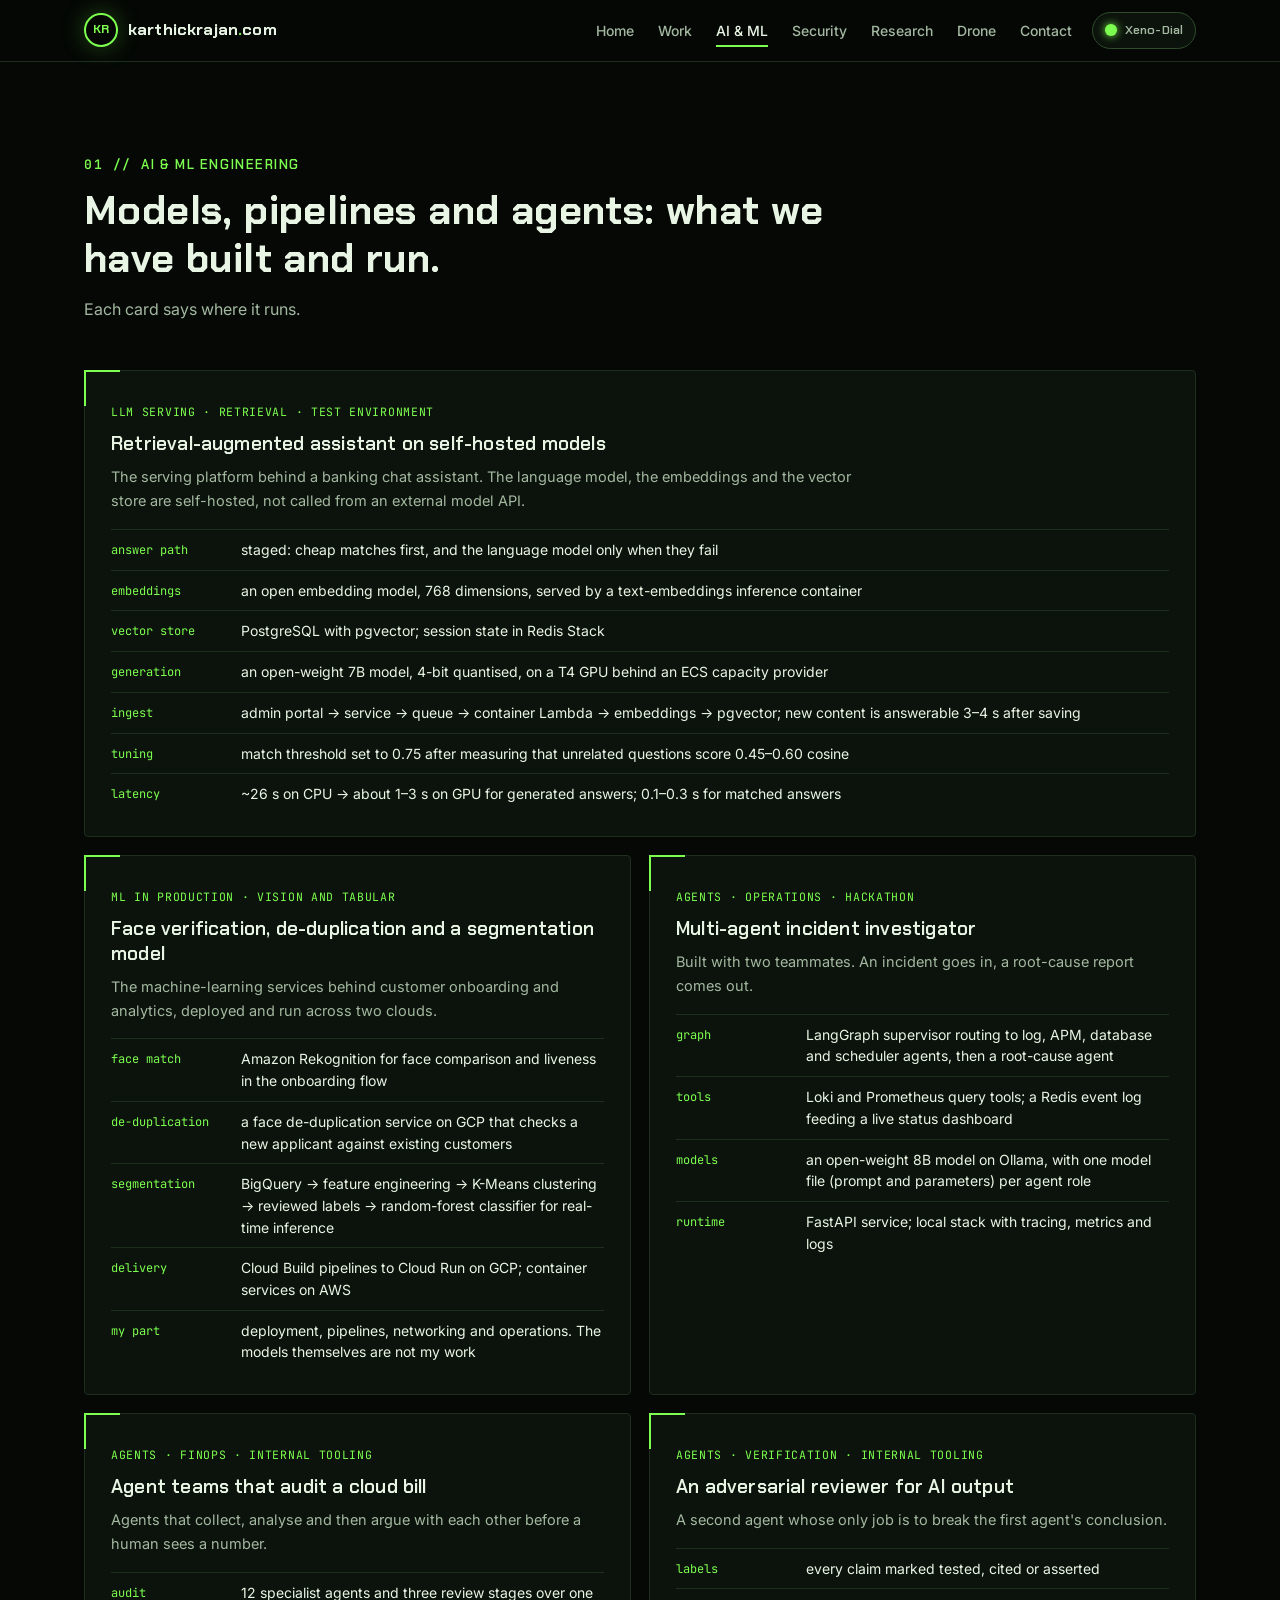
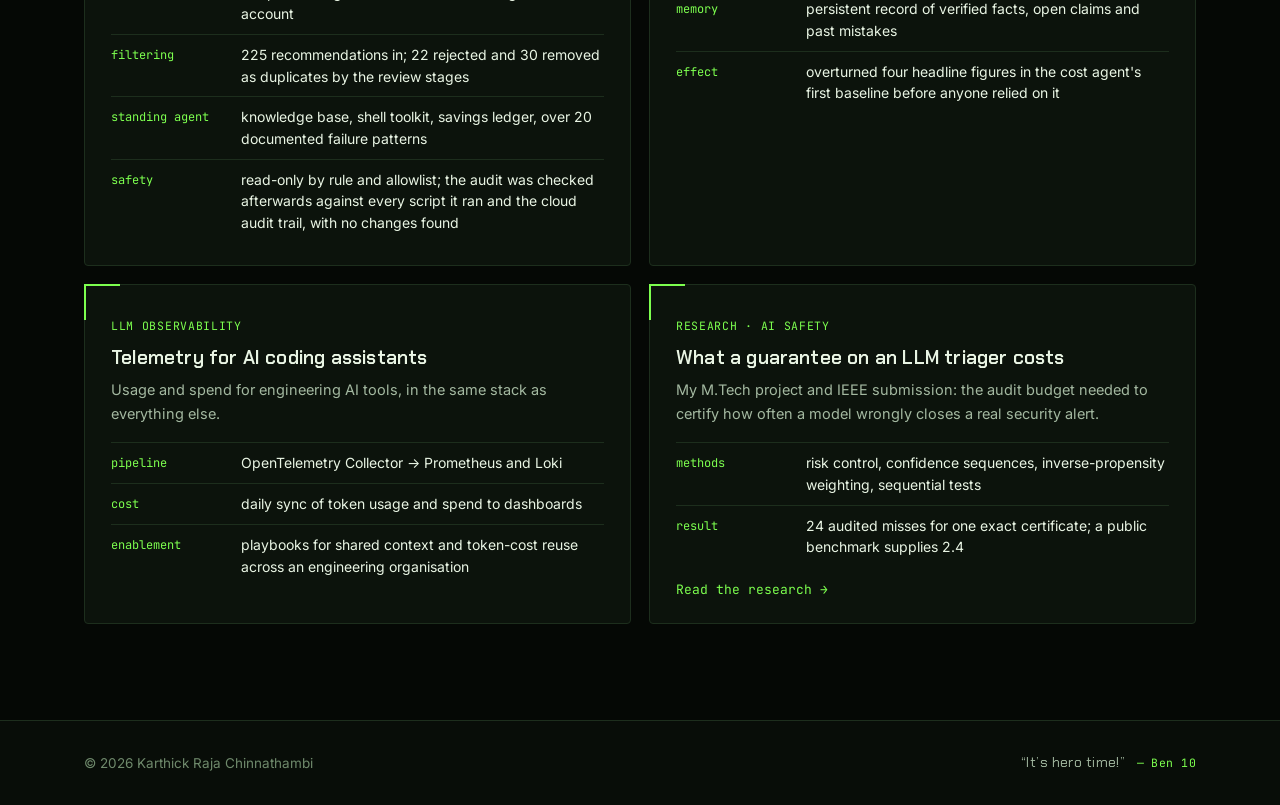
==== ai.html @ 6d363a7a "Split into multi-page site with terse copy; add Nightfall skin and footer quotes" ====
<!DOCTYPE html>
<html lang="en" data-skin="dial">
<head>
  <meta charset="UTF-8" />
  <meta name="viewport" content="width=device-width, initial-scale=1.0" />
  <title>AI &amp; ML — Karthick Raja Chinnathambi</title>
  <meta name="description" content="Self-hosted RAG assistant, face verification services, multi-agent systems and LLM telemetry." />
  <meta name="author" content="Karthick Raja Chinnathambi" />
  <link rel="canonical" href="https://karthickrajan.com/ai.html" />
  <meta property="og:type" content="website" />
  <meta property="og:url" content="https://karthickrajan.com/ai.html" />
  <meta property="og:title" content="AI &amp; ML — Karthick Raja Chinnathambi" />
  <meta property="og:description" content="Logging platforms, API gateways, FinOps, incident forensics, and research on the audit cost of AI safety guarantees." />
  <meta name="twitter:card" content="summary" />
  <meta name="theme-color" content="#050805" />
  <link rel="icon" href="data:image/svg+xml,%3Csvg xmlns='http://www.w3.org/2000/svg' viewBox='0 0 64 64'%3E%3Crect width='64' height='64' rx='12' fill='%23050805'/%3E%3Ccircle cx='32' cy='32' r='22' fill='none' stroke='%237dff4f' stroke-width='4'/%3E%3Ctext x='32' y='40' font-family='monospace' font-size='20' font-weight='700' text-anchor='middle' fill='%237dff4f'%3EKR%3C/text%3E%3C/svg%3E" />
  <link rel="preconnect" href="https://fonts.googleapis.com" />
  <link rel="preconnect" href="https://fonts.gstatic.com" crossorigin />
  <link href="https://fonts.googleapis.com/css2?family=Chakra+Petch:wght@500;600;700&family=Cinzel:wght@500;600;700&family=Rajdhani:wght@500;600;700&family=Inter:wght@400;500;600;700&family=JetBrains+Mono:wght@400;500&display=swap" rel="stylesheet" />
  <link rel="stylesheet" href="styles.css" />
  <script>
    // Apply the saved skin before first paint
    try { var s = localStorage.getItem('skin'); if (s === 'grimoire' || s === 'dial' || s === 'nightfall') document.documentElement.setAttribute('data-skin', s); } catch (e) {}
  </script>
  <script type="application/ld+json">
  {
    "@context": "https://schema.org",
    "@type": "Person",
    "name": "Karthick Raja Chinnathambi",
    "url": "https://karthickrajan.com/",
    "jobTitle": "DevOps Manager & Solution Architect — Cloud, Platform Engineering & DevSecOps",
    "worksFor": { "@type": "Organization", "name": "Tonik Digital Bank" },
    "alumniOf": [
      { "@type": "CollegeOrUniversity", "name": "SRM Institute of Science and Technology" },
      { "@type": "CollegeOrUniversity", "name": "Anna University" }
    ],
    "knowsAbout": ["AWS", "Google Cloud", "Kong API Gateway", "Grafana Loki", "DevSecOps", "FinOps", "Terraform", "Incident forensics", "Statistical risk control"],
    "sameAs": ["https://www.linkedin.com/in/karthickraja", "https://github.com/damianwayne7"]
  }
  </script>
</head>
<body>
  <a class="skip" href="#main">Skip to content</a>

  <nav class="nav" aria-label="Primary">
    <div class="nav-inner">
      <a href="index.html" class="brand">
        <span class="brand-mark" aria-hidden="true">KR</span>
        <span class="brand-name">karthickrajan<span class="dot">.</span>com</span>
      </a>
      <button class="nav-burger" id="navBurger" aria-label="Open menu" aria-expanded="false" aria-controls="navLinks">
        <span></span><span></span><span></span>
      </button>
      <ul class="nav-links" id="navLinks">
        <li><a href="index.html">Home</a></li>
        <li><a href="work.html">Work</a></li>
        <li><a href="ai.html" class="is-active" aria-current="page">AI &amp; ML</a></li>
        <li><a href="security.html">Security</a></li>
        <li><a href="research.html">Research</a></li>
        <li><a href="drone.html">Drone</a></li>
        <li><a href="index.html#contact">Contact</a></li>
      </ul>
      <button id="skinToggle" class="skin-toggle" aria-label="Switch visual theme">
        <span class="skin-ico" aria-hidden="true"></span>
        <span class="skin-label" id="skinLabel">Xeno-Dial</span>
      </button>
    </div>
  </nav>

  <main id="main">

  <!-- ============================ AI & ML ============================ -->
  <section id="ai" class="section page-first">
    <div class="container">
      <div class="section-head">
        <span class="kicker" data-n="01" data-r="I">AI &amp; ML engineering</span>
        <h2>Models, pipelines and agents: what we have built and run.</h2>
        <p class="section-sub">Each card says where it runs.</p>
      </div>

      <div class="ai-grid">

        <article class="ai-card ai-wide">
          <span class="note-tag">LLM serving · retrieval · test environment</span>
          <h3>Retrieval-augmented assistant on self-hosted models</h3>
          <p>The serving platform behind a banking chat assistant. The language model, the embeddings and the vector store are self-hosted, not called from an external model API.</p>
          <dl class="spec">
            <div><dt>answer path</dt><dd>staged: cheap matches first, and the language model only when they fail</dd></div>
            <div><dt>embeddings</dt><dd>an open embedding model, 768 dimensions, served by a text-embeddings inference container</dd></div>
            <div><dt>vector store</dt><dd>PostgreSQL with pgvector; session state in Redis Stack</dd></div>
            <div><dt>generation</dt><dd>an open-weight 7B model, 4-bit quantised, on a T4 GPU behind an ECS capacity provider</dd></div>
            <div><dt>ingest</dt><dd>admin portal &rarr; service &rarr; queue &rarr; container Lambda &rarr; embeddings &rarr; pgvector; new content is answerable 3&ndash;4 s after saving</dd></div>
            <div><dt>tuning</dt><dd>match threshold set to 0.75 after measuring that unrelated questions score 0.45&ndash;0.60 cosine</dd></div>
            <div><dt>latency</dt><dd>~26 s on CPU &rarr; about 1&ndash;3 s on GPU for generated answers; 0.1&ndash;0.3 s for matched answers</dd></div>
          </dl>
        </article>

        <article class="ai-card">
          <span class="note-tag">ML in production · vision and tabular</span>
          <h3>Face verification, de-duplication and a segmentation model</h3>
          <p>The machine-learning services behind customer onboarding and analytics, deployed and run across two clouds.</p>
          <dl class="spec">
            <div><dt>face match</dt><dd>Amazon Rekognition for face comparison and liveness in the onboarding flow</dd></div>
            <div><dt>de-duplication</dt><dd>a face de-duplication service on GCP that checks a new applicant against existing customers</dd></div>
            <div><dt>segmentation</dt><dd>BigQuery &rarr; feature engineering &rarr; K-Means clustering &rarr; reviewed labels &rarr; random-forest classifier for real-time inference</dd></div>
            <div><dt>delivery</dt><dd>Cloud Build pipelines to Cloud Run on GCP; container services on AWS</dd></div>
            <div><dt>my part</dt><dd>deployment, pipelines, networking and operations. The models themselves are not my work</dd></div>
          </dl>
        </article>

        <article class="ai-card">
          <span class="note-tag">Agents · operations · hackathon</span>
          <h3>Multi-agent incident investigator</h3>
          <p>Built with two teammates. An incident goes in, a root-cause report comes out.</p>
          <dl class="spec">
            <div><dt>graph</dt><dd>LangGraph supervisor routing to log, APM, database and scheduler agents, then a root-cause agent</dd></div>
            <div><dt>tools</dt><dd>Loki and Prometheus query tools; a Redis event log feeding a live status dashboard</dd></div>
            <div><dt>models</dt><dd>an open-weight 8B model on Ollama, with one model file (prompt and parameters) per agent role</dd></div>
            <div><dt>runtime</dt><dd>FastAPI service; local stack with tracing, metrics and logs</dd></div>
          </dl>
        </article>

        <article class="ai-card">
          <span class="note-tag">Agents · FinOps · internal tooling</span>
          <h3>Agent teams that audit a cloud bill</h3>
          <p>Agents that collect, analyse and then argue with each other before a human sees a number.</p>
          <dl class="spec">
            <div><dt>audit</dt><dd>12 specialist agents and three review stages over one account</dd></div>
            <div><dt>filtering</dt><dd>225 recommendations in; 22 rejected and 30 removed as duplicates by the review stages</dd></div>
            <div><dt>standing agent</dt><dd>knowledge base, shell toolkit, savings ledger, over 20 documented failure patterns</dd></div>
            <div><dt>safety</dt><dd>read-only by rule and allowlist; the audit was checked afterwards against every script it ran and the cloud audit trail, with no changes found</dd></div>
          </dl>
        </article>

        <article class="ai-card">
          <span class="note-tag">Agents · verification · internal tooling</span>
          <h3>An adversarial reviewer for AI output</h3>
          <p>A second agent whose only job is to break the first agent's conclusion.</p>
          <dl class="spec">
            <div><dt>labels</dt><dd>every claim marked tested, cited or asserted</dd></div>
            <div><dt>memory</dt><dd>persistent record of verified facts, open claims and past mistakes</dd></div>
            <div><dt>effect</dt><dd>overturned four headline figures in the cost agent's first baseline before anyone relied on it</dd></div>
          </dl>
        </article>

        <article class="ai-card">
          <span class="note-tag">LLM observability</span>
          <h3>Telemetry for AI coding assistants</h3>
          <p>Usage and spend for engineering AI tools, in the same stack as everything else.</p>
          <dl class="spec">
            <div><dt>pipeline</dt><dd>OpenTelemetry Collector &rarr; Prometheus and Loki</dd></div>
            <div><dt>cost</dt><dd>daily sync of token usage and spend to dashboards</dd></div>
            <div><dt>enablement</dt><dd>playbooks for shared context and token-cost reuse across an engineering organisation</dd></div>
          </dl>
        </article>

        <article class="ai-card">
          <span class="note-tag">Research · AI safety</span>
          <h3>What a guarantee on an LLM triager costs</h3>
          <p>My M.Tech project and IEEE submission: the audit budget needed to certify how often a model wrongly closes a real security alert.</p>
          <dl class="spec">
            <div><dt>methods</dt><dd>risk control, confidence sequences, inverse-propensity weighting, sequential tests</dd></div>
            <div><dt>result</dt><dd>24 audited misses for one exact certificate; a public benchmark supplies 2.4</dd></div>
          </dl>
          <a class="ai-link" href="research.html">Read the research &rarr;</a>
        </article>

      </div>
    </div>
  </section>

  </main>

  <footer class="footer">
    <div class="container footer-inner">
      <div>&copy; <span id="year">2026</span> Karthick Raja Chinnathambi</div>
      <div class="footer-meta footer-quotes">
        <span class="fq" data-for="dial">&ldquo;It&rsquo;s hero time!&rdquo; <cite>Ben 10</cite></span>
        <span class="fq" data-for="grimoire">&ldquo;Surpass your limits. Right here, right now.&rdquo; <cite>Yami Sukehiro, Black Clover</cite></span>
        <span class="fq" data-for="nightfall">&ldquo;Arise.&rdquo; <cite>Sung Jinwoo, Solo Leveling</cite></span>
      </div>
    </div>
  </footer>

  <script src="script.js"></script>
</body>
</html>
---- styles.css ----
/* ============================================================
   karthickrajan.com — styles
   Two original skins, switched by html[data-skin]:
     dial     — black + signal green, alien-tech instrument panel
     grimoire — ink + antique gold, spellbook
   ============================================================ */

:root,
html[data-skin='dial'] {
  --bg: #050805;
  --bg-alt: #080d08;
  --panel: #0c130c;
  --panel-2: #111b11;
  --border: #1d2e1d;
  --border-strong: #2f4d2a;
  --text: #e9f5e4;
  --text-dim: #a3b8a0;
  --text-muted: #6f8a6c;
  --brand: #7dff4f;
  --brand-2: #2bd97c;
  --brand-ink: #041204;
  --warn: #ffd166;
  --glow: 0 0 24px rgba(125, 255, 79, 0.28);
  --radius: 4px;
  --font-display: 'Chakra Petch', 'Inter', system-ui, sans-serif;
  --font-sans: 'Inter', system-ui, -apple-system, 'Segoe UI', Roboto, sans-serif;
  --font-mono: 'JetBrains Mono', ui-monospace, SFMono-Regular, Consolas, monospace;
  --display-spacing: 0.01em;
  --display-transform: none;
  --pattern: url("data:image/svg+xml,%3Csvg xmlns='http://www.w3.org/2000/svg' width='56' height='97' viewBox='0 0 56 97'%3E%3Cpath d='M28 0l28 16v32L28 64 0 48V16zM28 97V64M0 48v33l28 16 28-16V48' fill='none' stroke='%237dff4f' stroke-opacity='.055'/%3E%3C/svg%3E");
  --container: 1160px;
  --transition: 0.22s cubic-bezier(0.4, 0, 0.2, 1);
}

html[data-skin='grimoire'] {
  --bg: #0c090d;
  --bg-alt: #120d13;
  --panel: #171118;
  --panel-2: #1f1720;
  --border: #33262f;
  --border-strong: #5c4530;
  --text: #efe6d2;
  --text-dim: #bfb19a;
  --text-muted: #8c7f6d;
  --brand: #d4a94e;
  --brand-2: #b3364a;
  --brand-ink: #1a1206;
  --warn: #e0b45a;
  --glow: 0 0 26px rgba(212, 169, 78, 0.22);
  --radius: 2px;
  --font-display: 'Cinzel', Georgia, 'Times New Roman', serif;
  --display-spacing: 0.02em;
  --pattern: url("data:image/svg+xml,%3Csvg xmlns='http://www.w3.org/2000/svg' width='72' height='72' viewBox='0 0 72 72'%3E%3Cpath d='M36 6l30 30-30 30L6 36z' fill='none' stroke='%23d4a94e' stroke-opacity='.05'/%3E%3Ccircle cx='36' cy='36' r='2' fill='%23d4a94e' fill-opacity='.07'/%3E%3C/svg%3E");
}

html[data-skin='nightfall'] {
  --bg: #04050c;
  --bg-alt: #070a16;
  --panel: #0a0f20;
  --panel-2: #0f1630;
  --border: #1a2550;
  --border-strong: #2c3f86;
  --text: #e8eeff;
  --text-dim: #a4b1d8;
  --text-muted: #6b78a6;
  --brand: #4fa8ff;
  --brand-2: #8f5bff;
  --brand-ink: #030712;
  --warn: #c9b6ff;
  --glow: 0 0 26px rgba(79, 168, 255, 0.35);
  --radius: 0px;
  --font-display: 'Rajdhani', 'Inter', system-ui, sans-serif;
  --display-spacing: 0.04em;
  --pattern: url("data:image/svg+xml,%3Csvg xmlns='http://www.w3.org/2000/svg' width='80' height='80' viewBox='0 0 80 80'%3E%3Cpath d='M0 79.5h80M79.5 0v80' stroke='%234fa8ff' stroke-opacity='.05'/%3E%3Ccircle cx='20' cy='28' r='1' fill='%238f5bff' fill-opacity='.22'/%3E%3Ccircle cx='58' cy='62' r='1' fill='%234fa8ff' fill-opacity='.2'/%3E%3C/svg%3E");
}

* { box-sizing: border-box; margin: 0; padding: 0; }
html { scroll-behavior: smooth; scroll-padding-top: 76px; }

body {
  font-family: var(--font-sans);
  background: var(--bg);
  color: var(--text);
  line-height: 1.65;
  -webkit-font-smoothing: antialiased;
  -moz-osx-font-smoothing: grayscale;
  overflow-x: hidden;
}

a { color: inherit; text-decoration: none; }
ul, ol { list-style: none; }
button { font: inherit; color: inherit; background: none; border: 0; cursor: pointer; }
:focus-visible { outline: 2px solid var(--brand); outline-offset: 3px; }

.skip {
  position: absolute; left: -9999px; top: 8px;
  background: var(--brand); color: var(--brand-ink);
  padding: 8px 14px; z-index: 200; font-weight: 600;
}
.skip:focus { left: 12px; }

.container { max-width: var(--container); margin: 0 auto; padding: 0 24px; }

h1, h2, h3, .brand, .btn, .kicker, .filter, .skin-toggle {
  font-family: var(--font-display);
  letter-spacing: var(--display-spacing);
}

/* ============================================================ Nav */
.nav {
  position: fixed; inset: 0 0 auto 0;
  background: color-mix(in srgb, var(--bg) 82%, transparent);
  backdrop-filter: blur(14px);
  -webkit-backdrop-filter: blur(14px);
  border-bottom: 1px solid var(--border);
  z-index: 100;
}
.nav-inner {
  max-width: var(--container); margin: 0 auto; padding: 12px 24px;
  display: flex; align-items: center; gap: 20px;
}
.brand { display: flex; align-items: center; gap: 10px; font-weight: 700; font-size: 16px; margin-right: auto; }
.brand-mark {
  display: inline-flex; align-items: center; justify-content: center;
  width: 34px; height: 34px; border-radius: 50%;
  border: 2px solid var(--brand); color: var(--brand);
  font-size: 12px; font-weight: 700; box-shadow: var(--glow);
}
html[data-skin='grimoire'] .brand-mark { border-radius: 2px; transform: rotate(45deg); }
html[data-skin='grimoire'] .brand-mark { font-size: 0; }
html[data-skin='grimoire'] .brand-mark::after { content: 'KR'; font-size: 11px; display: inline-block; transform: rotate(-45deg); }
.brand-name .dot { color: var(--brand); }

.nav-links { display: flex; gap: 24px; font-size: 14px; font-weight: 500; }
.nav-links a { color: var(--text-dim); padding: 6px 0; border-bottom: 2px solid transparent; transition: color var(--transition), border-color var(--transition); }
.nav-links a:hover, .nav-links a.is-active { color: var(--text); border-bottom-color: var(--brand); }

.skin-toggle {
  display: inline-flex; align-items: center; gap: 8px;
  padding: 7px 12px; font-size: 12.5px; font-weight: 600;
  border: 1px solid var(--border-strong); border-radius: 100px;
  color: var(--text-dim); background: var(--panel);
  transition: color var(--transition), border-color var(--transition), box-shadow var(--transition);
}
.skin-toggle:hover { color: var(--text); border-color: var(--brand); box-shadow: var(--glow); }
.skin-ico { width: 12px; height: 12px; border-radius: 50%; background: var(--brand); box-shadow: 0 0 8px var(--brand); }
html[data-skin='grimoire'] .skin-ico { border-radius: 0; transform: rotate(45deg); }

.nav-burger { display: none; width: 38px; height: 38px; border: 1px solid var(--border); border-radius: var(--radius); }
.nav-burger span { display: block; width: 18px; height: 2px; background: var(--text-dim); margin: 4px auto; }

@media (max-width: 900px) {
  .nav-burger { display: block; order: 3; }
  .nav-links {
    display: none; position: absolute; top: 100%; left: 0; right: 0;
    flex-direction: column; gap: 0; padding: 8px 24px 16px;
    background: var(--bg); border-bottom: 1px solid var(--border);
  }
  .nav-links.is-open { display: flex; }
  .nav-links a { display: block; padding: 12px 0; border-bottom: 1px solid var(--border); }
  .brand-name { display: none; }
}

/* ============================================================ Hero */
.hero { position: relative; padding: 132px 24px 56px; overflow: hidden; }
.hero-bg {
  position: absolute; inset: 0; pointer-events: none;
  background:
    radial-gradient(ellipse 700px 520px at 82% 34%, color-mix(in srgb, var(--brand) 13%, transparent), transparent 62%),
    radial-gradient(ellipse 600px 420px at 8% 90%, color-mix(in srgb, var(--brand-2) 9%, transparent), transparent 60%),
    var(--pattern);
}
.hero-inner {
  position: relative; max-width: var(--container); margin: 0 auto;
  display: grid; grid-template-columns: minmax(0, 1.5fr) minmax(0, 1fr); gap: 48px; align-items: center;
}
.hero-tag {
  display: inline-flex; align-items: center; gap: 9px;
  font-family: var(--font-mono); font-size: 12.5px; color: var(--text-dim);
  padding: 6px 12px; border: 1px solid var(--border); background: var(--panel);
  border-radius: 100px; margin-bottom: 24px;
}
.hero-tag::before { content: ''; width: 7px; height: 7px; border-radius: 50%; background: var(--brand); box-shadow: 0 0 10px var(--brand); flex: none; }
.hero h1 { font-size: clamp(38px, 6.4vw, 72px); line-height: 1.04; font-weight: 700; margin-bottom: 16px; }
.accent { color: var(--brand); text-shadow: var(--glow); }
.hero-role { font-family: var(--font-mono); font-size: clamp(13px, 1.5vw, 15.5px); color: var(--text-dim); margin-bottom: 22px; }
.hero-role .sep { color: var(--brand); margin: 0 6px; }
.hero-summary { font-size: clamp(15.5px, 1.5vw, 17.5px); color: var(--text-dim); max-width: 660px; margin-bottom: 32px; }
.hero-summary strong { color: var(--text); font-weight: 600; }
.hero-cta { display: flex; flex-wrap: wrap; gap: 12px; }

.btn {
  display: inline-flex; align-items: center; justify-content: center;
  padding: 12px 22px; font-size: 14.5px; font-weight: 600;
  border: 1px solid transparent; border-radius: var(--radius);
  transition: transform var(--transition), box-shadow var(--transition), border-color var(--transition), color var(--transition);
}
.btn-primary { background: var(--brand); color: var(--brand-ink); box-shadow: var(--glow); }
.btn-primary:hover { transform: translateY(-2px); }
.btn-ghost { border-color: var(--border-strong); color: var(--text); background: color-mix(in srgb, var(--panel) 70%, transparent); }
.btn-ghost:hover { border-color: var(--brand); color: var(--brand); }
html[data-skin='dial'] .btn { clip-path: polygon(10px 0, 100% 0, 100% calc(100% - 10px), calc(100% - 10px) 100%, 0 100%, 0 10px); }

/* Emblem: concentric rotating rings, original artwork */
.hero-emblem { position: relative; width: min(340px, 78vw); aspect-ratio: 1; margin: 0 auto; }
.ring { position: absolute; border-radius: 50%; }
.ring-a { inset: 0; border: 2px solid var(--border-strong); border-top-color: var(--brand); border-bottom-color: var(--brand); animation: spin 26s linear infinite; }
.ring-b { inset: 11%; border: 1px dashed color-mix(in srgb, var(--brand) 60%, transparent); animation: spin 40s linear infinite reverse; }
.ring-c {
  inset: 22%;
  background: conic-gradient(from 0deg, transparent 0 8%, color-mix(in srgb, var(--brand) 55%, transparent) 8% 10%, transparent 10% 33%, color-mix(in srgb, var(--brand) 55%, transparent) 33% 35%, transparent 35% 58%, color-mix(in srgb, var(--brand) 55%, transparent) 58% 60%, transparent 60% 83%, color-mix(in srgb, var(--brand) 55%, transparent) 83% 85%, transparent 85%);
  -webkit-mask: radial-gradient(circle, transparent 62%, #000 63%);
  mask: radial-gradient(circle, transparent 62%, #000 63%);
  animation: spin 18s linear infinite;
}
.core {
  position: absolute; inset: 34%; border-radius: 50%;
  display: grid; place-items: center;
  background: radial-gradient(circle at 35% 30%, color-mix(in srgb, var(--brand) 35%, var(--panel)), var(--panel) 70%);
  border: 2px solid var(--brand); box-shadow: var(--glow), inset 0 0 30px color-mix(in srgb, var(--brand) 20%, transparent);
}
.core span { font-family: var(--font-display); font-weight: 700; font-size: clamp(22px, 4vw, 34px); color: var(--brand); }
html[data-skin='grimoire'] .ring-a { border-style: double; border-width: 4px; }
html[data-skin='grimoire'] .core { border-radius: 4px; transform: rotate(45deg); inset: 36%; }
html[data-skin='grimoire'] .core span { transform: rotate(-45deg); }
@keyframes spin { to { transform: rotate(360deg); } }

.readout {
  position: relative; max-width: var(--container); margin: 56px auto 0;
  background: color-mix(in srgb, var(--panel) 92%, transparent);
  border: 1px solid var(--border-strong); border-radius: var(--radius); overflow: hidden;
  box-shadow: 0 20px 60px -30px #000;
}
.readout-bar { display: flex; align-items: center; gap: 14px; padding: 10px 16px; background: var(--panel-2); border-bottom: 1px solid var(--border); }
.readout-dots { display: inline-flex; gap: 6px; }
.readout-dots i { width: 9px; height: 9px; border-radius: 50%; background: var(--border-strong); }
.readout-dots i:first-child { background: var(--brand); box-shadow: 0 0 8px var(--brand); }
html[data-skin='grimoire'] .readout-dots i { border-radius: 0; transform: rotate(45deg); }
.readout-cmd { font-family: var(--font-mono); font-size: 12.5px; color: var(--text-dim); }
.readout-body { padding: 8px 0; font-family: var(--font-mono); font-size: 13.5px; }
.readout-body > div { display: grid; grid-template-columns: 124px minmax(0, 1fr); gap: 16px; padding: 8px 18px; }
.readout-body > div:hover { background: color-mix(in srgb, var(--brand) 6%, transparent); }
.readout-body dt { color: var(--brand); }
.readout-body dt::after { content: ' \2192'; color: var(--text-muted); }
.readout-body dd { color: var(--text); line-height: 1.6; }
.readout-body dd i { font-style: normal; color: var(--text-muted); margin: 0 3px; }

@media (max-width: 900px) {
  .hero-inner { grid-template-columns: 1fr; }
  .hero-emblem { order: -1; width: 200px; }
  .readout-body > div { grid-template-columns: 1fr; gap: 2px; padding: 10px 16px; }
  .readout-body { font-size: 12.5px; }
}

/* ============================================================ Sections */
.section { padding: 96px 0; position: relative; }
.section-alt { background: var(--bg-alt); border-top: 1px solid var(--border); border-bottom: 1px solid var(--border); }
.section-head { max-width: 780px; margin-bottom: 48px; }
.kicker { display: inline-block; font-size: 13px; font-weight: 600; color: var(--brand); margin-bottom: 12px; text-transform: uppercase; letter-spacing: 0.12em; }
html[data-skin='dial'] .kicker::before { content: attr(data-n) ' // '; font-family: var(--font-mono); }
html[data-skin='grimoire'] .kicker::before { content: 'Chapter ' attr(data-r) ' \2014  '; }
.section-head h2 { font-size: clamp(26px, 3.6vw, 40px); font-weight: 700; line-height: 1.18; }
.section-sub { margin-top: 14px; color: var(--text-dim); font-size: 16px; }

/* Shared card frame */
.case, .note, .paper, .method, .contact-card, .ideas, .skill-groups, .cred-col {
  background: var(--panel); border: 1px solid var(--border); border-radius: var(--radius); position: relative;
}
html[data-skin='dial'] .case::before, html[data-skin='dial'] .paper::before {
  content: ''; position: absolute; top: -1px; left: -1px; width: 46px; height: 46px;
  border-top: 2px solid var(--brand); border-left: 2px solid var(--brand); pointer-events: none;
}
html[data-skin='grimoire'] .case, html[data-skin='grimoire'] .paper, html[data-skin='grimoire'] .note,
html[data-skin='grimoire'] .method, html[data-skin='grimoire'] .contact-card {
  outline: 1px solid color-mix(in srgb, var(--brand) 22%, transparent); outline-offset: -7px;
}

.tech-tags, .pill-list { display: flex; flex-wrap: wrap; gap: 6px; }
.tech-tags li, .pill-list li {
  font-family: var(--font-mono); font-size: 11.5px; padding: 4px 9px;
  background: var(--panel-2); border: 1px solid var(--border); border-radius: var(--radius); color: var(--text-dim);
}
.case-tag, .note-tag {
  display: inline-block; font-family: var(--font-mono); font-size: 11.5px;
  text-transform: uppercase; letter-spacing: 0.06em; color: var(--brand); margin-bottom: 10px;
}

.metrics li { position: relative; padding-left: 18px; margin-bottom: 9px; font-size: 14.5px; color: var(--text-dim); }
.metrics li::before { content: ''; position: absolute; left: 0; top: 9px; width: 8px; height: 8px; background: var(--brand); transform: rotate(45deg); }
.metrics b { color: var(--text); font-weight: 600; }

/* ============================================================ Case studies */
.cases { display: grid; gap: 22px; }
.case { padding: 30px 30px 26px; transition: border-color var(--transition); }
.case:hover { border-color: var(--border-strong); }
.case h3 { font-size: clamp(19px, 2.2vw, 24px); font-weight: 600; line-height: 1.3; margin-bottom: 22px; max-width: 820px; }
.case-body { display: grid; grid-template-columns: minmax(0, 0.8fr) minmax(0, 1.35fr) minmax(0, 1.05fr); gap: 30px; margin-bottom: 22px; }
.case-body h4 { font-family: var(--font-mono); font-size: 11.5px; font-weight: 500; text-transform: uppercase; letter-spacing: 0.1em; color: var(--text-muted); margin-bottom: 10px; }
.case-body p, .case-body > div > ul:not(.metrics) li { font-size: 14.5px; color: var(--text-dim); }
.case-body > div > ul:not(.metrics) li { position: relative; padding-left: 16px; margin-bottom: 9px; }
.case-body > div > ul:not(.metrics) li::before { content: ''; position: absolute; left: 0; top: 11px; width: 8px; height: 2px; background: var(--border-strong); }
.case-note { font-size: 13.5px; color: var(--text-muted); border-left: 2px solid var(--border-strong); padding-left: 12px; margin-bottom: 18px; max-width: 780px; }
@media (max-width: 980px) { .case-body { grid-template-columns: 1fr; gap: 20px; } .case { padding: 24px 20px; } }

/* ============================================================ AI & ML */
.ai-grid { display: grid; grid-template-columns: repeat(2, minmax(0, 1fr)); gap: 18px; }
.ai-card { background: var(--panel); border: 1px solid var(--border); border-radius: var(--radius); padding: 26px 26px 22px; position: relative; transition: border-color var(--transition); }
.ai-card:hover { border-color: var(--brand); }
.ai-wide { grid-column: 1 / -1; }
html[data-skin='dial'] .ai-card::before { content: ''; position: absolute; top: -1px; left: -1px; width: 34px; height: 34px; border-top: 2px solid var(--brand); border-left: 2px solid var(--brand); pointer-events: none; }
html[data-skin='grimoire'] .ai-card { outline: 1px solid color-mix(in srgb, var(--brand) 22%, transparent); outline-offset: -7px; }
.ai-card h3 { font-size: 19px; font-weight: 600; line-height: 1.3; margin-bottom: 8px; }
.ai-card > p { font-size: 14.5px; color: var(--text-dim); margin-bottom: 16px; max-width: 760px; }
.spec { border-top: 1px solid var(--border); }
.spec > div { display: grid; grid-template-columns: 116px minmax(0, 1fr); gap: 14px; padding: 9px 0; border-bottom: 1px solid var(--border); }
.spec > div:last-child { border-bottom: 0; }
.spec dt { font-family: var(--font-mono); font-size: 12px; color: var(--brand); padding-top: 2px; }
.spec dd { font-size: 14px; color: var(--text); line-height: 1.55; }
.ai-link { display: inline-block; margin-top: 12px; font-family: var(--font-mono); font-size: 13px; color: var(--brand); border-bottom: 1px solid transparent; }
.ai-link:hover { border-bottom-color: var(--brand); }
@media (max-width: 860px) {
  .ai-grid { grid-template-columns: 1fr; }
  .ai-card { padding: 22px 18px 18px; }
  .spec > div { grid-template-columns: 1fr; gap: 2px; }
}

/* ============================================================ Field notes */
.filters { display: flex; flex-wrap: wrap; gap: 8px; margin-bottom: 26px; }
.filter {
  padding: 7px 14px; font-size: 13px; font-weight: 600; color: var(--text-dim);
  border: 1px solid var(--border); border-radius: 100px; background: var(--panel);
  transition: color var(--transition), border-color var(--transition), background var(--transition);
}
.filter:hover { color: var(--text); border-color: var(--border-strong); }
.filter.is-on { background: var(--brand); border-color: var(--brand); color: var(--brand-ink); }
.notes-grid { display: grid; grid-template-columns: repeat(auto-fill, minmax(300px, 1fr)); gap: 16px; }
.note { padding: 22px 22px 20px; transition: border-color var(--transition), transform var(--transition); }
.note:hover { border-color: var(--brand); transform: translateY(-3px); }
.note[hidden] { display: none; }
.note h3 { font-size: 16.5px; font-weight: 600; line-height: 1.35; margin-bottom: 10px; }
.note p { font-size: 14px; color: var(--text-dim); line-height: 1.65; }

/* ============================================================ Research */
.paper { padding: 32px 30px 28px; margin-bottom: 22px; }
.paper h3 { font-size: clamp(20px, 2.4vw, 26px); font-weight: 600; line-height: 1.3; margin-bottom: 20px; max-width: 860px; }
.paper-body { display: grid; grid-template-columns: minmax(0, 1.35fr) minmax(0, 1fr); gap: 34px; margin-bottom: 22px; }
.paper-text p { color: var(--text-dim); font-size: 15.5px; margin-bottom: 14px; }
.paper-text strong, .bomb-def em { color: var(--text); font-weight: 600; font-style: normal; }
.paper-text em { color: var(--brand); font-style: normal; }
.paper-limits { font-size: 13.5px !important; color: var(--text-muted) !important; border-left: 2px solid var(--border-strong); padding-left: 12px; margin-top: 6px; }
.paper-metrics { display: grid; grid-template-columns: 1fr 1fr; gap: 1px; background: var(--border); border: 1px solid var(--border); align-self: start; }
.paper-metrics li { background: var(--panel-2); padding: 16px 14px; }
.paper-metrics b { display: block; font-family: var(--font-display); font-size: 26px; font-weight: 700; color: var(--brand); line-height: 1.1; margin-bottom: 5px; }
.paper-metrics span { font-size: 12.5px; color: var(--text-dim); line-height: 1.4; display: block; }

.bomb-def { color: var(--text-dim); font-size: 15.5px; max-width: 820px; margin-bottom: 22px; }
.bomb-grid { display: grid; grid-template-columns: repeat(4, minmax(0, 1fr)); gap: 1px; background: var(--border); border: 1px solid var(--border); margin-bottom: 24px; }
.bomb-grid li { background: var(--panel-2); padding: 16px 14px; display: flex; flex-direction: column; gap: 4px; }
.bomb-id { font-family: var(--font-mono); font-size: 12px; color: var(--brand); }
.bomb-grid b { font-size: 14.5px; font-weight: 600; line-height: 1.3; }
.bomb-grid li > span:last-child { font-size: 12.5px; color: var(--text-dim); line-height: 1.45; }
.bomb-pilot h4 { font-size: 15px; font-weight: 600; margin-bottom: 12px; font-family: var(--font-display); }
.pub { background: var(--panel); border: 1px solid var(--border); border-left: 3px solid var(--brand); border-radius: var(--radius); padding: 24px 28px; margin-bottom: 22px; }
.pub h3 { font-size: 13px; font-weight: 600; text-transform: uppercase; letter-spacing: 0.12em; color: var(--brand); margin-bottom: 12px; }
.pub-cite { font-size: 16.5px; color: var(--text); max-width: 880px; margin-bottom: 12px; }
.pub-cite em { color: var(--brand); font-style: italic; }
.pub-status { font-size: 13.5px; color: var(--text-dim); }
.pub-badge { display: inline-block; font-family: var(--font-mono); font-size: 11.5px; padding: 3px 9px; margin-right: 8px; border: 1px solid var(--brand); color: var(--brand); border-radius: 100px; }
.ideas { padding: 26px 28px; }
.ideas h3 { font-size: 18px; font-weight: 600; margin-bottom: 10px; }
.ideas p { color: var(--text-dim); font-size: 15px; max-width: 860px; }
@media (max-width: 900px) {
  .paper-body { grid-template-columns: 1fr; }
  .bomb-grid { grid-template-columns: repeat(2, minmax(0, 1fr)); }
  .paper { padding: 24px 20px; }
}

/* ============================================================ Skills dial */
.skills-wrap { display: grid; gap: 28px; }
.dial { display: none; }
.skill-groups { padding: 26px; display: grid; grid-template-columns: repeat(auto-fill, minmax(280px, 1fr)); gap: 26px; }
.skill-group h3 { font-size: 15.5px; font-weight: 600; margin-bottom: 12px; }

/* Enhanced: JS adds .has-dial */
.has-dial { grid-template-columns: 340px minmax(0, 1fr); align-items: center; gap: 44px; }
.has-dial .dial { display: block; position: relative; width: 340px; aspect-ratio: 1; --r: 142px; }
.dial-ring { position: absolute; inset: 28px; border-radius: 50%; border: 1px dashed var(--border-strong); }
.dial-ring::after { content: ''; position: absolute; inset: 34px; border-radius: 50%; border: 1px solid var(--border); }
.dial-btn {
  position: absolute; top: 50%; left: 50%; width: 52px; height: 52px; margin: -26px 0 0 -26px;
  transform: rotate(calc(var(--i) * 30deg)) translateY(calc(var(--r) * -1)) rotate(calc(var(--i) * -30deg));
  display: grid; place-items: center; border-radius: 50%;
  font-family: var(--font-mono); font-size: 11.5px; font-weight: 500; color: var(--text-dim);
  background: var(--panel); border: 1px solid var(--border-strong);
  transition: color var(--transition), border-color var(--transition), background var(--transition), box-shadow var(--transition);
}
html[data-skin='grimoire'] .dial-btn { border-radius: 4px; }
.dial-btn:hover { color: var(--text); border-color: var(--brand); }
.dial-btn.is-on { background: var(--brand); border-color: var(--brand); color: var(--brand-ink); box-shadow: var(--glow); font-weight: 700; }
.dial-core {
  position: absolute; inset: 82px; border-radius: 50%;
  display: flex; flex-direction: column; align-items: center; justify-content: center; text-align: center; gap: 4px; padding: 14px;
  background: radial-gradient(circle at 35% 28%, color-mix(in srgb, var(--brand) 16%, var(--panel)), var(--panel) 72%);
  border: 2px solid var(--brand); box-shadow: var(--glow);
}
.dial-count { font-family: var(--font-mono); font-size: 11px; color: var(--text-muted); }
.dial-title { font-family: var(--font-display); font-size: 15px; font-weight: 700; line-height: 1.25; color: var(--text); }
.dial-nav { display: flex; gap: 8px; margin-top: 6px; }
.dial-nav button { width: 30px; height: 30px; border-radius: 50%; border: 1px solid var(--border-strong); color: var(--brand); font-size: 18px; line-height: 1; }
.dial-nav button:hover { background: var(--brand); color: var(--brand-ink); }
.has-dial .skill-groups { display: block; min-height: 250px; padding: 30px; }
.has-dial .skill-group { display: none; }
.has-dial .skill-group.is-on { display: block; animation: fadeUp 0.35s ease; }
.has-dial .skill-group h3 { font-size: 22px; margin-bottom: 10px; }
.skill-use { font-size: 14.5px; color: var(--text-dim); margin-bottom: 16px; max-width: 620px; }
.has-dial .pill-list li { font-size: 13px; padding: 6px 11px; }
@keyframes fadeUp { from { opacity: 0; transform: translateY(8px); } to { opacity: 1; transform: none; } }
@media (max-width: 860px) {
  .has-dial { grid-template-columns: 1fr; gap: 26px; }
  .has-dial .dial { width: 300px; --r: 124px; margin: 0 auto; }
  .has-dial .dial-core { inset: 74px; }
  .dial-btn { width: 46px; height: 46px; margin: -23px 0 0 -23px; font-size: 10.5px; }
  .has-dial .skill-groups { padding: 22px 18px; }
}

/* ============================================================ Experience */
.timeline { position: relative; padding-left: 28px; max-width: 900px; }
.timeline::before { content: ''; position: absolute; left: 6px; top: 8px; bottom: 8px; width: 2px; background: linear-gradient(to bottom, var(--brand), var(--border)); }
.tl-item { position: relative; margin-bottom: 40px; }
.tl-item:last-child { margin-bottom: 0; }
.tl-marker { position: absolute; left: -28px; top: 7px; width: 14px; height: 14px; background: var(--brand); transform: rotate(45deg); box-shadow: var(--glow); }
html[data-skin='dial'] .tl-marker { border-radius: 50%; }
.tl-head { margin-bottom: 12px; }
.tl-head h3 { font-size: 19px; font-weight: 600; margin-bottom: 4px; }
.tl-meta { font-family: var(--font-mono); font-size: 13px; color: var(--text-dim); }
.tl-points li { position: relative; padding-left: 20px; margin-bottom: 9px; color: var(--text-dim); font-size: 15px; }
.tl-points li::before { content: ''; position: absolute; left: 2px; top: 12px; width: 8px; height: 2px; background: var(--brand); }

.creds { display: grid; grid-template-columns: 1fr 1fr; gap: 20px; margin-top: 56px; }
.cred-col { padding: 26px; }
.cred-col h3 { font-size: 17px; font-weight: 600; margin-bottom: 16px; color: var(--brand); }
.cred-list li { padding: 11px 0; border-top: 1px solid var(--border); }
.cred-list li:first-child { border-top: 0; padding-top: 0; }
.cred-list b { display: block; font-size: 15px; font-weight: 600; }
.cred-list span { font-size: 13.5px; color: var(--text-dim); }
@media (max-width: 760px) { .creds { grid-template-columns: 1fr; } }

/* ============================================================ Method */
.method-grid { display: grid; grid-template-columns: repeat(auto-fit, minmax(240px, 1fr)); gap: 16px; }
.method { padding: 24px 22px; }
.method h3 { font-size: 16.5px; font-weight: 600; margin-bottom: 10px; color: var(--brand); }
.method p { font-size: 14.5px; color: var(--text-dim); }

/* ============================================================ Now and next */
.now-grid { display: grid; grid-template-columns: repeat(2, minmax(0, 1fr)); gap: 18px; }
.now-card { background: var(--panel); border: 1px dashed var(--border-strong); border-radius: var(--radius); padding: 24px 24px 20px; }
.now-state { display: inline-block; font-family: var(--font-mono); font-size: 11.5px; padding: 3px 9px; margin-bottom: 12px; border: 1px solid var(--brand); color: var(--brand); border-radius: 100px; }
.now-card h3 { font-size: 18px; font-weight: 600; line-height: 1.3; margin-bottom: 10px; }
.now-card p { font-size: 14.5px; color: var(--text-dim); margin-bottom: 14px; }
@media (max-width: 860px) { .now-grid { grid-template-columns: 1fr; } }

/* ============================================================ Contact */
.contact-card { padding: 38px 34px; max-width: 760px; }
.contact-lead { font-size: 16.5px; color: var(--text-dim); margin-bottom: 26px; }
.contact-rows { display: flex; flex-direction: column; gap: 1px; background: var(--border); border: 1px solid var(--border); }
.contact-row { display: grid; grid-template-columns: 120px 1fr; gap: 18px; padding: 15px 18px; background: var(--panel-2); transition: background var(--transition), color var(--transition); }
.contact-row:hover { background: var(--panel); color: var(--brand); }
.contact-label { font-family: var(--font-mono); font-size: 13px; color: var(--text-muted); }
.contact-value { font-size: 15px; font-weight: 500; overflow-wrap: anywhere; }
@media (max-width: 600px) {
  .contact-card { padding: 28px 20px; }
  .contact-row { grid-template-columns: 1fr; gap: 2px; }
}

/* ============================================================ Footer */
.footer { padding: 30px 0; border-top: 1px solid var(--border); background: var(--bg-alt); }
.footer-inner { display: flex; justify-content: space-between; align-items: center; gap: 16px; flex-wrap: wrap; font-size: 13.5px; color: var(--text-muted); }
.footer-meta { font-family: var(--font-mono); font-size: 12px; }

/* ============================================================ Nightfall skin details */
html[data-skin='nightfall'] h1, html[data-skin='nightfall'] h2 { text-transform: uppercase; }
html[data-skin='nightfall'] .hero h1 { font-size: clamp(40px, 7vw, 82px); letter-spacing: 0.02em; }
html[data-skin='nightfall'] .accent { background: linear-gradient(90deg, var(--brand), var(--brand-2)); -webkit-background-clip: text; background-clip: text; color: transparent; text-shadow: none; filter: drop-shadow(0 0 18px rgba(79, 168, 255, 0.45)); }
html[data-skin='nightfall'] .kicker::before { content: 'LEVEL ' attr(data-n) ' \2014  '; font-family: var(--font-mono); }
html[data-skin='nightfall'] .brand-mark { border-radius: 0; transform: none; clip-path: polygon(50% 0, 100% 25%, 100% 75%, 50% 100%, 0 75%, 0 25%); border: 0; background: linear-gradient(160deg, var(--brand), var(--brand-2)); color: var(--brand-ink); }
html[data-skin='nightfall'] .skin-ico { border-radius: 0; clip-path: polygon(50% 0, 100% 50%, 50% 100%, 0 50%); background: linear-gradient(160deg, var(--brand), var(--brand-2)); }
html[data-skin='nightfall'] .btn-primary { background: linear-gradient(90deg, var(--brand), var(--brand-2)); }
html[data-skin='nightfall'] .hero-bg {
  background:
    radial-gradient(ellipse 720px 520px at 82% 30%, rgba(143, 91, 255, 0.20), transparent 62%),
    radial-gradient(ellipse 640px 460px at 10% 92%, rgba(79, 168, 255, 0.14), transparent 60%),
    var(--pattern);
}
/* panels read as floating status windows */
html[data-skin='nightfall'] .case, html[data-skin='nightfall'] .paper, html[data-skin='nightfall'] .ai-card,
html[data-skin='nightfall'] .note, html[data-skin='nightfall'] .method, html[data-skin='nightfall'] .now-card,
html[data-skin='nightfall'] .contact-card, html[data-skin='nightfall'] .readout, html[data-skin='nightfall'] .skill-groups,
html[data-skin='nightfall'] .cred-col, html[data-skin='nightfall'] .pub, html[data-skin='nightfall'] .ideas {
  background: linear-gradient(180deg, rgba(79, 168, 255, 0.07), rgba(10, 15, 32, 0.92) 26%);
  border-color: var(--border-strong);
  box-shadow: inset 0 1px 0 rgba(79, 168, 255, 0.55), 0 0 0 1px rgba(79, 168, 255, 0.06), 0 18px 50px -28px rgba(79, 168, 255, 0.55);
}
html[data-skin='nightfall'] .case::after, html[data-skin='nightfall'] .paper::after, html[data-skin='nightfall'] .ai-card::after {
  content: ''; position: absolute; right: -1px; bottom: -1px; width: 28px; height: 28px;
  border-right: 2px solid var(--brand-2); border-bottom: 2px solid var(--brand-2); pointer-events: none;
}
html[data-skin='nightfall'] .ring-a { border-top-color: var(--brand); border-bottom-color: var(--brand-2); }
html[data-skin='nightfall'] .core { border-radius: 0; clip-path: polygon(50% 0, 100% 25%, 100% 75%, 50% 100%, 0 75%, 0 25%); border: 0; background: linear-gradient(160deg, rgba(79, 168, 255, 0.9), rgba(143, 91, 255, 0.9)); }
html[data-skin='nightfall'] .core span { color: var(--brand-ink); }
html[data-skin='nightfall'] .dial-btn { border-radius: 0; clip-path: polygon(50% 0, 100% 25%, 100% 75%, 50% 100%, 0 75%, 0 25%); border: 0; background: var(--panel-2); }
html[data-skin='nightfall'] .dial-btn.is-on { background: linear-gradient(160deg, var(--brand), var(--brand-2)); }
html[data-skin='nightfall'] .tl-marker { border-radius: 0; }
html[data-skin='nightfall'] .metrics li::before { background: linear-gradient(160deg, var(--brand), var(--brand-2)); }
html[data-skin='nightfall'] .readout-cmd::before { content: '[ SYSTEM ] '; color: var(--brand); }

/* footer quote, one per skin */
.footer-quotes { font-family: var(--font-display); font-size: 14px; letter-spacing: 0.03em; color: var(--text-dim); }
.fq { display: none; }
.fq cite { font-style: normal; font-family: var(--font-mono); font-size: 11.5px; color: var(--brand); margin-left: 8px; }
.fq cite::before { content: '\2014  '; }
html[data-skin='dial'] .fq[data-for='dial'], html[data-skin='grimoire'] .fq[data-for='grimoire'], html[data-skin='nightfall'] .fq[data-for='nightfall'] { display: inline; }

/* ============================================================ Multi-page: tiles, briefs, chips */
.page-first { padding-top: 150px; }
.tile { display: flex; flex-direction: column; }
.tile p { flex: 1; }
.tile-go { margin-top: 14px; font-family: var(--font-mono); font-size: 12.5px; color: var(--brand); }
.briefs { display: grid; gap: 18px; }
.brief { background: var(--panel); border: 1px solid var(--border); border-radius: var(--radius); padding: 26px 28px 24px; position: relative; scroll-margin-top: 90px; transition: border-color var(--transition); }
.brief:hover { border-color: var(--border-strong); }
html[data-skin='dial'] .brief::before { content: ''; position: absolute; top: -1px; left: -1px; width: 40px; height: 40px; border-top: 2px solid var(--brand); border-left: 2px solid var(--brand); pointer-events: none; }
html[data-skin='grimoire'] .brief { outline: 1px solid color-mix(in srgb, var(--brand) 22%, transparent); outline-offset: -7px; }
html[data-skin='nightfall'] .brief { background: linear-gradient(180deg, rgba(79, 168, 255, 0.07), rgba(10, 15, 32, 0.92) 26%); border-color: var(--border-strong); box-shadow: inset 0 1px 0 rgba(79, 168, 255, 0.55), 0 18px 50px -28px rgba(79, 168, 255, 0.55); }
.brief h3 { font-size: clamp(19px, 2.2vw, 23px); font-weight: 600; line-height: 1.3; margin-bottom: 8px; }
.brief-line { font-size: 15px; color: var(--text-dim); margin-bottom: 16px; max-width: 760px; }
.chips { display: flex; flex-wrap: wrap; gap: 8px; margin-bottom: 16px; }
.chips li { font-size: 13.5px; color: var(--text-dim); padding: 7px 12px; background: var(--panel-2); border: 1px solid var(--border-strong); border-radius: var(--radius); }
.chips b { color: var(--brand); font-weight: 700; font-family: var(--font-display); }
.chips.big li { font-size: 15px; padding: 12px 16px; }
.chips.big b { font-size: 20px; }
.duo { display: grid; grid-template-columns: 1fr 1fr; gap: 28px; margin-bottom: 18px; }
.duo h4 { font-family: var(--font-mono); font-size: 11.5px; font-weight: 500; text-transform: uppercase; letter-spacing: 0.1em; color: var(--text-muted); margin-bottom: 10px; }
.ticks li { position: relative; padding-left: 18px; margin-bottom: 8px; font-size: 14.5px; color: var(--text-dim); }
.ticks li::before { content: ''; position: absolute; left: 0; top: 9px; width: 8px; height: 8px; background: var(--brand); transform: rotate(45deg); }
.ticks b { color: var(--text); font-weight: 600; }
.paper-metrics.wide { grid-template-columns: repeat(6, minmax(0, 1fr)); margin: 4px 0 18px; }
.paper .brief-line { max-width: 860px; }
.bomb-grid li { justify-content: flex-start; }
@media (max-width: 860px) {
  .page-first { padding-top: 120px; }
  .duo { grid-template-columns: 1fr; gap: 18px; }
  .paper-metrics.wide { grid-template-columns: repeat(2, minmax(0, 1fr)); }
  .brief { padding: 22px 18px; }
}

/* ============================================================ Motion */
.reveal { opacity: 0; transform: translateY(20px); transition: opacity 0.6s ease, transform 0.6s ease; }
.reveal.visible { opacity: 1; transform: none; }
@media (prefers-reduced-motion: reduce) {
  html { scroll-behavior: auto; }
  *, *::before, *::after { animation: none !important; transition: none !important; }
  .reveal { opacity: 1; transform: none; }
}

@media print {
  .nav, .hero-emblem, .filters, .dial, .skin-toggle, .hero-cta { display: none !important; }
  body { background: #fff; color: #000; }
  .reveal { opacity: 1; transform: none; }
  .has-dial .skill-group { display: block; }
}

.paper > .paper-limits { margin-bottom: 16px; }
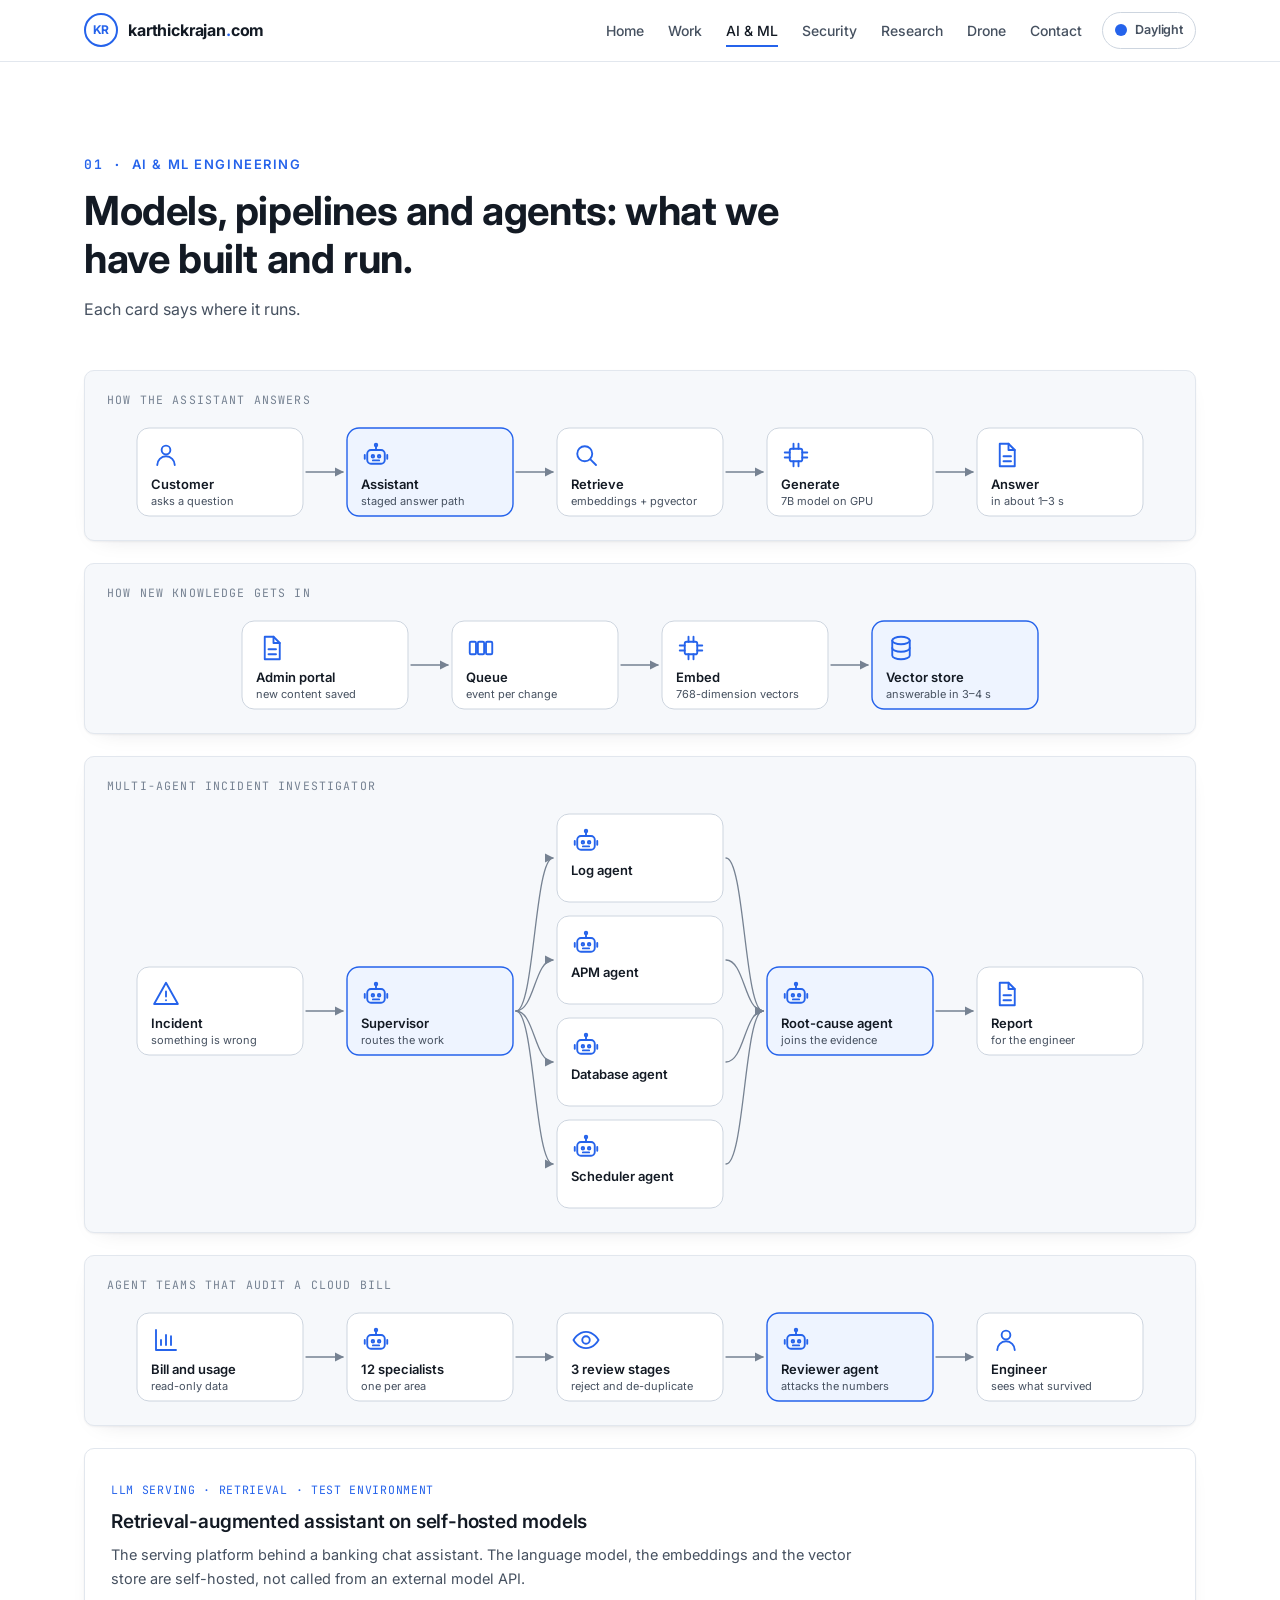
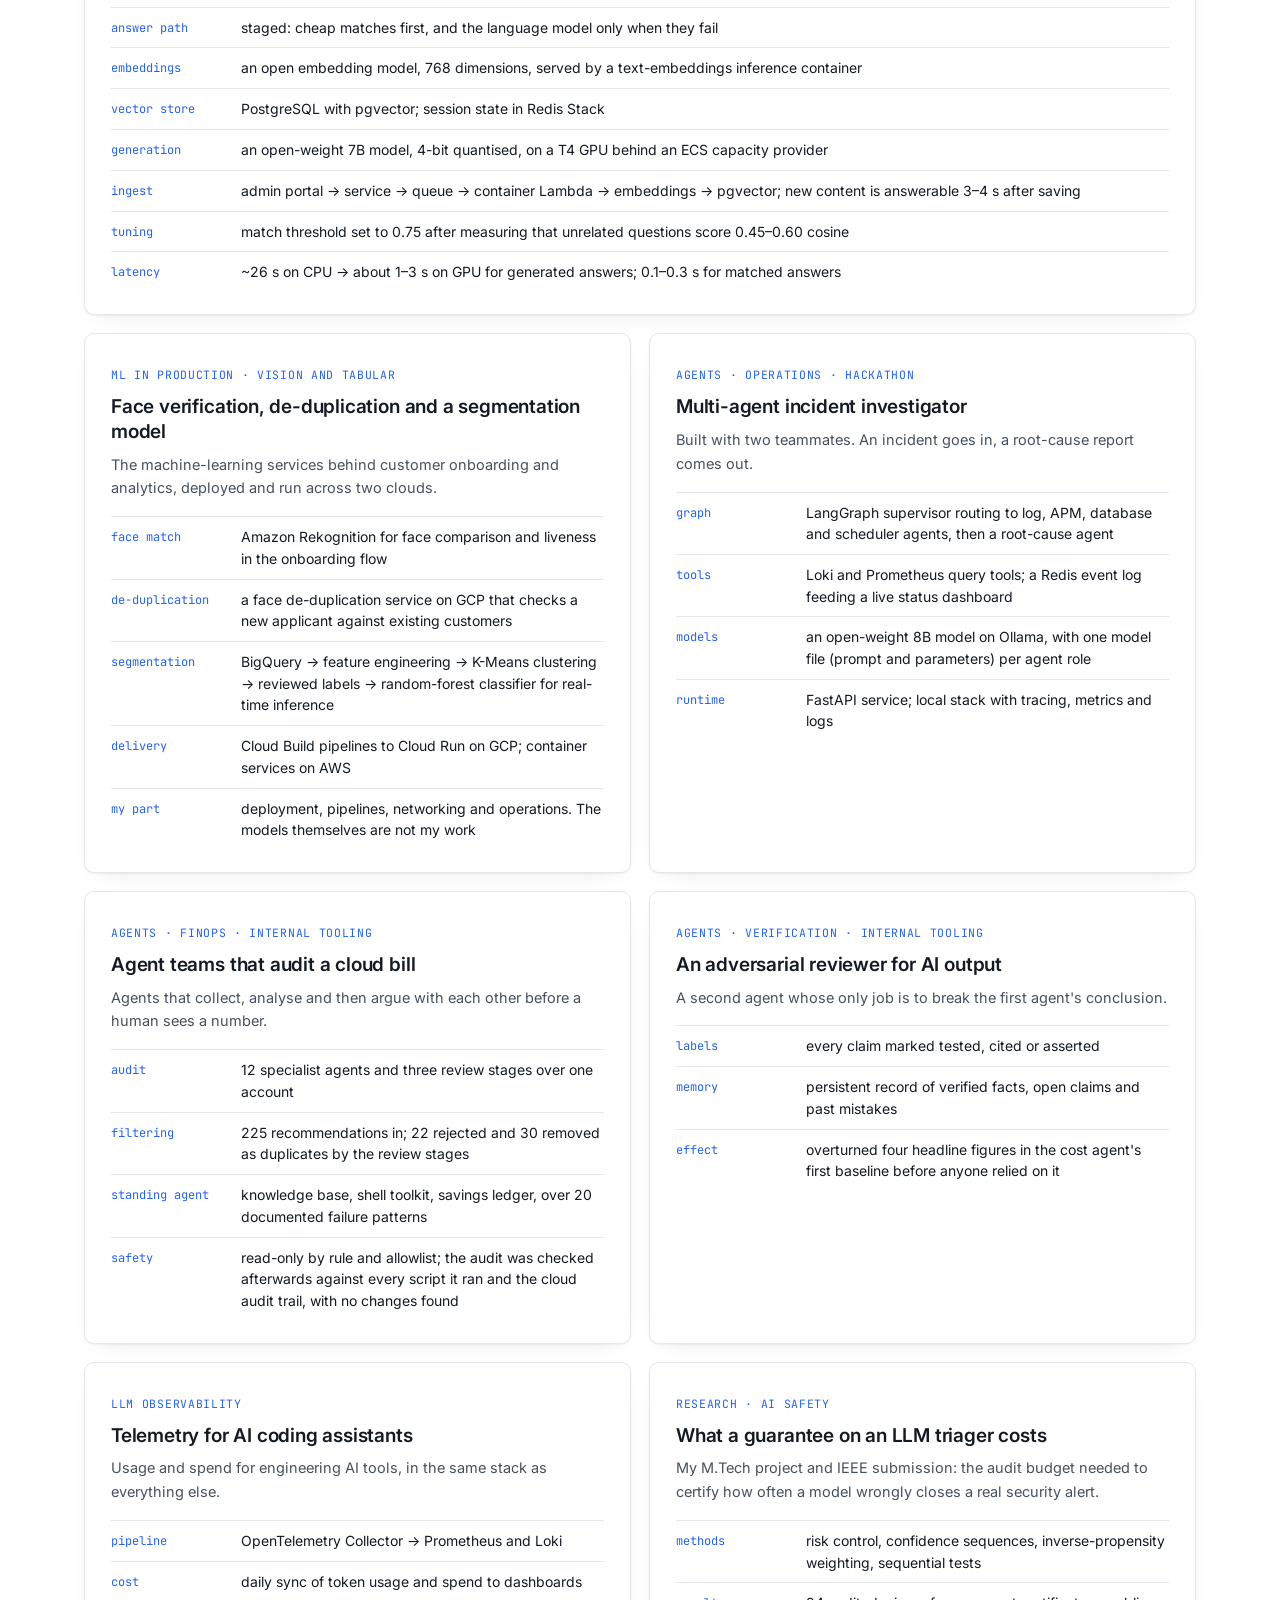
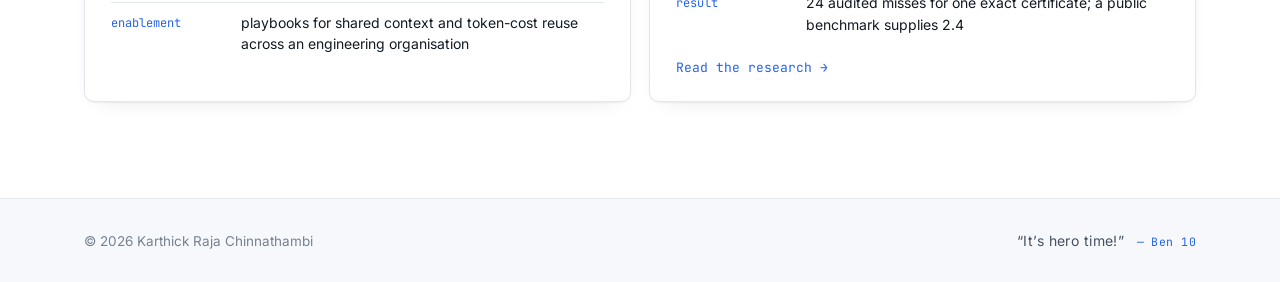
==== commit 8351eb94: "Add Daylight default theme, flow diagrams and illustrations, original KR badges" ====
--- a/ai.html
+++ b/ai.html
@@ -1,5 +1,5 @@
 <!DOCTYPE html>
-<html lang="en" data-skin="dial">
+<html lang="en" data-skin="plain">
 <head>
   <meta charset="UTF-8" />
   <meta name="viewport" content="width=device-width, initial-scale=1.0" />
@@ -12,15 +12,15 @@
   <meta property="og:title" content="AI &amp; ML — Karthick Raja Chinnathambi" />
   <meta property="og:description" content="Logging platforms, API gateways, FinOps, incident forensics, and research on the audit cost of AI safety guarantees." />
   <meta name="twitter:card" content="summary" />
-  <meta name="theme-color" content="#050805" />
-  <link rel="icon" href="data:image/svg+xml,%3Csvg xmlns='http://www.w3.org/2000/svg' viewBox='0 0 64 64'%3E%3Crect width='64' height='64' rx='12' fill='%23050805'/%3E%3Ccircle cx='32' cy='32' r='22' fill='none' stroke='%237dff4f' stroke-width='4'/%3E%3Ctext x='32' y='40' font-family='monospace' font-size='20' font-weight='700' text-anchor='middle' fill='%237dff4f'%3EKR%3C/text%3E%3C/svg%3E" />
+  <meta name="theme-color" content="#ffffff" />
+  <link rel="icon" href="data:image/svg+xml,%3Csvg xmlns='http://www.w3.org/2000/svg' viewBox='0 0 64 64'%3E%3Crect width='64' height='64' rx='12' fill='%230b100e'/%3E%3Ccircle cx='32' cy='32' r='22' fill='none' stroke='%236fd39b' stroke-width='4'/%3E%3Ctext x='32' y='40' font-family='monospace' font-size='20' font-weight='700' text-anchor='middle' fill='%236fd39b'%3EKR%3C/text%3E%3C/svg%3E" />
   <link rel="preconnect" href="https://fonts.googleapis.com" />
   <link rel="preconnect" href="https://fonts.gstatic.com" crossorigin />
   <link href="https://fonts.googleapis.com/css2?family=Chakra+Petch:wght@500;600;700&family=Cinzel:wght@500;600;700&family=Rajdhani:wght@500;600;700&family=Inter:wght@400;500;600;700&family=JetBrains+Mono:wght@400;500&display=swap" rel="stylesheet" />
   <link rel="stylesheet" href="styles.css" />
   <script>
     // Apply the saved skin before first paint
-    try { var s = localStorage.getItem('skin'); if (s === 'grimoire' || s === 'dial' || s === 'nightfall') document.documentElement.setAttribute('data-skin', s); } catch (e) {}
+    try { var s = localStorage.getItem('skin2'); if (s === 'plain' || s === 'dial' || s === 'grimoire' || s === 'nightfall') document.documentElement.setAttribute('data-skin', s); } catch (e) {}
   </script>
   <script type="application/ld+json">
   {
@@ -62,7 +62,7 @@
       </ul>
       <button id="skinToggle" class="skin-toggle" aria-label="Switch visual theme">
         <span class="skin-ico" aria-hidden="true"></span>
-        <span class="skin-label" id="skinLabel">Xeno-Dial</span>
+        <span class="skin-label" id="skinLabel">Daylight</span>
       </button>
     </div>
   </nav>
@@ -78,6 +78,26 @@
         <p class="section-sub">Each card says where it runs.</p>
       </div>
 
+      <figure class="diagram">
+        <figcaption>How the assistant answers</figcaption>
+        <svg class="dg dg-h" viewBox="0 0 1010 92" style="max-width:1010px" role="img" aria-label="How the assistant answers"><defs><marker id="ar7" viewBox="0 0 10 10" refX="9" refY="5" markerWidth="7" markerHeight="7" orient="auto-start-reverse"><path class="dg-arrow" d="M0 0l10 5-10 5z"/></marker></defs><path class="dg-line" d="M171 46.0 C189.5 46.0 189.5 46.0 208 46.0" marker-end="url(#ar7)"/><path class="dg-line" d="M381 46.0 C399.5 46.0 399.5 46.0 418 46.0" marker-end="url(#ar7)"/><path class="dg-line" d="M591 46.0 C609.5 46.0 609.5 46.0 628 46.0" marker-end="url(#ar7)"/><path class="dg-line" d="M801 46.0 C819.5 46.0 819.5 46.0 838 46.0" marker-end="url(#ar7)"/><rect class="dg-node" x="2" y="2.0" width="166" height="88" rx="12"/><g class="dg-ico" transform="translate(16,14.0) scale(1.25)"><circle cx="12" cy="8" r="3.5"/><path d="M5 20a7 7 0 0 1 14 0"/></g><text class="dg-t" x="16" y="63.0">Customer</text><text class="dg-s" x="16" y="79.0">asks a question</text><rect class="dg-node dg-hot" x="212" y="2.0" width="166" height="88" rx="12"/><g class="dg-ico" transform="translate(226,14.0) scale(1.25)"><rect x="5" y="8" width="14" height="11" rx="3"/><path d="M12 8V5"/><circle cx="12" cy="4" r="1"/><circle cx="9.5" cy="13" r="1"/><circle cx="14.5" cy="13" r="1"/><path d="M9.5 16.3h5M3 12v3M21 12v3"/></g><text class="dg-t" x="226" y="63.0">Assistant</text><text class="dg-s" x="226" y="79.0">staged answer path</text><rect class="dg-node" x="422" y="2.0" width="166" height="88" rx="12"/><g class="dg-ico" transform="translate(436,14.0) scale(1.25)"><circle cx="11" cy="11" r="6"/><path d="M20 20l-4.5-4.5"/></g><text class="dg-t" x="436" y="63.0">Retrieve</text><text class="dg-s" x="436" y="79.0">embeddings + pgvector</text><rect class="dg-node" x="632" y="2.0" width="166" height="88" rx="12"/><g class="dg-ico" transform="translate(646,14.0) scale(1.25)"><rect x="7" y="7" width="10" height="10" rx="1.5"/><path d="M10 3v4M14 3v4M10 17v4M14 17v4M3 10h4M3 14h4M17 10h4M17 14h4"/></g><text class="dg-t" x="646" y="63.0">Generate</text><text class="dg-s" x="646" y="79.0">7B model on GPU</text><rect class="dg-node" x="842" y="2.0" width="166" height="88" rx="12"/><g class="dg-ico" transform="translate(856,14.0) scale(1.25)"><path d="M7 3h7l5 5v13H7z"/><path d="M14 3v5h5M10 13h6M10 17h6"/></g><text class="dg-t" x="856" y="63.0">Answer</text><text class="dg-s" x="856" y="79.0">in about 1–3 s</text></svg>
+        <svg class="dg dg-v" viewBox="0 0 320 418" style="max-width:320px" role="img" aria-label="How the assistant answers"><defs><marker id="ar8" viewBox="0 0 10 10" refX="9" refY="5" markerWidth="7" markerHeight="7" orient="auto-start-reverse"><path class="dg-arrow" d="M0 0l10 5-10 5z"/></marker></defs><path class="dg-line" d="M160.0 67 V86" marker-end="url(#ar8)"/><path class="dg-line" d="M160.0 155 V174" marker-end="url(#ar8)"/><path class="dg-line" d="M160.0 243 V262" marker-end="url(#ar8)"/><path class="dg-line" d="M160.0 331 V350" marker-end="url(#ar8)"/><rect class="dg-node" x="2" y="2" width="316" height="62" rx="12"/><g class="dg-ico" transform="translate(16,18) scale(1.25)"><circle cx="12" cy="8" r="3.5"/><path d="M5 20a7 7 0 0 1 14 0"/></g><text class="dg-t" x="60" y="29">Customer</text><text class="dg-s" x="60" y="47">asks a question</text><rect class="dg-node dg-hot" x="2" y="90" width="316" height="62" rx="12"/><g class="dg-ico" transform="translate(16,106) scale(1.25)"><rect x="5" y="8" width="14" height="11" rx="3"/><path d="M12 8V5"/><circle cx="12" cy="4" r="1"/><circle cx="9.5" cy="13" r="1"/><circle cx="14.5" cy="13" r="1"/><path d="M9.5 16.3h5M3 12v3M21 12v3"/></g><text class="dg-t" x="60" y="117">Assistant</text><text class="dg-s" x="60" y="135">staged answer path</text><rect class="dg-node" x="2" y="178" width="316" height="62" rx="12"/><g class="dg-ico" transform="translate(16,194) scale(1.25)"><circle cx="11" cy="11" r="6"/><path d="M20 20l-4.5-4.5"/></g><text class="dg-t" x="60" y="205">Retrieve</text><text class="dg-s" x="60" y="223">embeddings + pgvector</text><rect class="dg-node" x="2" y="266" width="316" height="62" rx="12"/><g class="dg-ico" transform="translate(16,282) scale(1.25)"><rect x="7" y="7" width="10" height="10" rx="1.5"/><path d="M10 3v4M14 3v4M10 17v4M14 17v4M3 10h4M3 14h4M17 10h4M17 14h4"/></g><text class="dg-t" x="60" y="293">Generate</text><text class="dg-s" x="60" y="311">7B model on GPU</text><rect class="dg-node" x="2" y="354" width="316" height="62" rx="12"/><g class="dg-ico" transform="translate(16,370) scale(1.25)"><path d="M7 3h7l5 5v13H7z"/><path d="M14 3v5h5M10 13h6M10 17h6"/></g><text class="dg-t" x="60" y="381">Answer</text><text class="dg-s" x="60" y="399">in about 1–3 s</text></svg>
+      </figure>
+      <figure class="diagram">
+        <figcaption>How new knowledge gets in</figcaption>
+        <svg class="dg dg-h" viewBox="0 0 800 92" style="max-width:800px" role="img" aria-label="How new knowledge gets in"><defs><marker id="ar9" viewBox="0 0 10 10" refX="9" refY="5" markerWidth="7" markerHeight="7" orient="auto-start-reverse"><path class="dg-arrow" d="M0 0l10 5-10 5z"/></marker></defs><path class="dg-line" d="M171 46.0 C189.5 46.0 189.5 46.0 208 46.0" marker-end="url(#ar9)"/><path class="dg-line" d="M381 46.0 C399.5 46.0 399.5 46.0 418 46.0" marker-end="url(#ar9)"/><path class="dg-line" d="M591 46.0 C609.5 46.0 609.5 46.0 628 46.0" marker-end="url(#ar9)"/><rect class="dg-node" x="2" y="2.0" width="166" height="88" rx="12"/><g class="dg-ico" transform="translate(16,14.0) scale(1.25)"><path d="M7 3h7l5 5v13H7z"/><path d="M14 3v5h5M10 13h6M10 17h6"/></g><text class="dg-t" x="16" y="63.0">Admin portal</text><text class="dg-s" x="16" y="79.0">new content saved</text><rect class="dg-node" x="212" y="2.0" width="166" height="88" rx="12"/><g class="dg-ico" transform="translate(226,14.0) scale(1.25)"><rect x="3" y="7" width="5" height="10" rx="1"/><rect x="9.5" y="7" width="5" height="10" rx="1"/><rect x="16" y="7" width="5" height="10" rx="1"/></g><text class="dg-t" x="226" y="63.0">Queue</text><text class="dg-s" x="226" y="79.0">event per change</text><rect class="dg-node" x="422" y="2.0" width="166" height="88" rx="12"/><g class="dg-ico" transform="translate(436,14.0) scale(1.25)"><rect x="7" y="7" width="10" height="10" rx="1.5"/><path d="M10 3v4M14 3v4M10 17v4M14 17v4M3 10h4M3 14h4M17 10h4M17 14h4"/></g><text class="dg-t" x="436" y="63.0">Embed</text><text class="dg-s" x="436" y="79.0">768-dimension vectors</text><rect class="dg-node dg-hot" x="632" y="2.0" width="166" height="88" rx="12"/><g class="dg-ico" transform="translate(646,14.0) scale(1.25)"><ellipse cx="12" cy="6" rx="7" ry="3"/><path d="M5 6v12c0 1.66 3.13 3 7 3s7-1.34 7-3V6"/><path d="M5 12c0 1.66 3.13 3 7 3s7-1.34 7-3"/></g><text class="dg-t" x="646" y="63.0">Vector store</text><text class="dg-s" x="646" y="79.0">answerable in 3–4 s</text></svg>
+        <svg class="dg dg-v" viewBox="0 0 320 330" style="max-width:320px" role="img" aria-label="How new knowledge gets in"><defs><marker id="ar10" viewBox="0 0 10 10" refX="9" refY="5" markerWidth="7" markerHeight="7" orient="auto-start-reverse"><path class="dg-arrow" d="M0 0l10 5-10 5z"/></marker></defs><path class="dg-line" d="M160.0 67 V86" marker-end="url(#ar10)"/><path class="dg-line" d="M160.0 155 V174" marker-end="url(#ar10)"/><path class="dg-line" d="M160.0 243 V262" marker-end="url(#ar10)"/><rect class="dg-node" x="2" y="2" width="316" height="62" rx="12"/><g class="dg-ico" transform="translate(16,18) scale(1.25)"><path d="M7 3h7l5 5v13H7z"/><path d="M14 3v5h5M10 13h6M10 17h6"/></g><text class="dg-t" x="60" y="29">Admin portal</text><text class="dg-s" x="60" y="47">new content saved</text><rect class="dg-node" x="2" y="90" width="316" height="62" rx="12"/><g class="dg-ico" transform="translate(16,106) scale(1.25)"><rect x="3" y="7" width="5" height="10" rx="1"/><rect x="9.5" y="7" width="5" height="10" rx="1"/><rect x="16" y="7" width="5" height="10" rx="1"/></g><text class="dg-t" x="60" y="117">Queue</text><text class="dg-s" x="60" y="135">event per change</text><rect class="dg-node" x="2" y="178" width="316" height="62" rx="12"/><g class="dg-ico" transform="translate(16,194) scale(1.25)"><rect x="7" y="7" width="10" height="10" rx="1.5"/><path d="M10 3v4M14 3v4M10 17v4M14 17v4M3 10h4M3 14h4M17 10h4M17 14h4"/></g><text class="dg-t" x="60" y="205">Embed</text><text class="dg-s" x="60" y="223">768-dimension vectors</text><rect class="dg-node dg-hot" x="2" y="266" width="316" height="62" rx="12"/><g class="dg-ico" transform="translate(16,282) scale(1.25)"><ellipse cx="12" cy="6" rx="7" ry="3"/><path d="M5 6v12c0 1.66 3.13 3 7 3s7-1.34 7-3V6"/><path d="M5 12c0 1.66 3.13 3 7 3s7-1.34 7-3"/></g><text class="dg-t" x="60" y="293">Vector store</text><text class="dg-s" x="60" y="311">answerable in 3–4 s</text></svg>
+      </figure>
+      <figure class="diagram">
+        <figcaption>Multi-agent incident investigator</figcaption>
+        <svg class="dg dg-h" viewBox="0 0 1010 398" style="max-width:1010px" role="img" aria-label="Multi-agent incident investigator"><defs><marker id="ar11" viewBox="0 0 10 10" refX="9" refY="5" markerWidth="7" markerHeight="7" orient="auto-start-reverse"><path class="dg-arrow" d="M0 0l10 5-10 5z"/></marker></defs><path class="dg-line" d="M171 199.0 C189.5 199.0 189.5 199.0 208 199.0" marker-end="url(#ar11)"/><path class="dg-line" d="M381 199.0 C399.5 199.0 399.5 46.0 418 46.0" marker-end="url(#ar11)"/><path class="dg-line" d="M381 199.0 C399.5 199.0 399.5 148.0 418 148.0" marker-end="url(#ar11)"/><path class="dg-line" d="M381 199.0 C399.5 199.0 399.5 250.0 418 250.0" marker-end="url(#ar11)"/><path class="dg-line" d="M381 199.0 C399.5 199.0 399.5 352.0 418 352.0" marker-end="url(#ar11)"/><path class="dg-line" d="M591 46.0 C609.5 46.0 609.5 199.0 628 199.0" marker-end="url(#ar11)"/><path class="dg-line" d="M591 148.0 C609.5 148.0 609.5 199.0 628 199.0" marker-end="url(#ar11)"/><path class="dg-line" d="M591 250.0 C609.5 250.0 609.5 199.0 628 199.0" marker-end="url(#ar11)"/><path class="dg-line" d="M591 352.0 C609.5 352.0 609.5 199.0 628 199.0" marker-end="url(#ar11)"/><path class="dg-line" d="M801 199.0 C819.5 199.0 819.5 199.0 838 199.0" marker-end="url(#ar11)"/><rect class="dg-node" x="2" y="155.0" width="166" height="88" rx="12"/><g class="dg-ico" transform="translate(16,167.0) scale(1.25)"><path d="M12 3l9.5 17h-19L12 3z"/><path d="M12 10v4M12 17h.01"/></g><text class="dg-t" x="16" y="216.0">Incident</text><text class="dg-s" x="16" y="232.0">something is wrong</text><rect class="dg-node dg-hot" x="212" y="155.0" width="166" height="88" rx="12"/><g class="dg-ico" transform="translate(226,167.0) scale(1.25)"><rect x="5" y="8" width="14" height="11" rx="3"/><path d="M12 8V5"/><circle cx="12" cy="4" r="1"/><circle cx="9.5" cy="13" r="1"/><circle cx="14.5" cy="13" r="1"/><path d="M9.5 16.3h5M3 12v3M21 12v3"/></g><text class="dg-t" x="226" y="216.0">Supervisor</text><text class="dg-s" x="226" y="232.0">routes the work</text><rect class="dg-node" x="422" y="2.0" width="166" height="88" rx="12"/><g class="dg-ico" transform="translate(436,14.0) scale(1.25)"><rect x="5" y="8" width="14" height="11" rx="3"/><path d="M12 8V5"/><circle cx="12" cy="4" r="1"/><circle cx="9.5" cy="13" r="1"/><circle cx="14.5" cy="13" r="1"/><path d="M9.5 16.3h5M3 12v3M21 12v3"/></g><text class="dg-t" x="436" y="63.0">Log agent</text><rect class="dg-node" x="422" y="104.0" width="166" height="88" rx="12"/><g class="dg-ico" transform="translate(436,116.0) scale(1.25)"><rect x="5" y="8" width="14" height="11" rx="3"/><path d="M12 8V5"/><circle cx="12" cy="4" r="1"/><circle cx="9.5" cy="13" r="1"/><circle cx="14.5" cy="13" r="1"/><path d="M9.5 16.3h5M3 12v3M21 12v3"/></g><text class="dg-t" x="436" y="165.0">APM agent</text><rect class="dg-node" x="422" y="206.0" width="166" height="88" rx="12"/><g class="dg-ico" transform="translate(436,218.0) scale(1.25)"><rect x="5" y="8" width="14" height="11" rx="3"/><path d="M12 8V5"/><circle cx="12" cy="4" r="1"/><circle cx="9.5" cy="13" r="1"/><circle cx="14.5" cy="13" r="1"/><path d="M9.5 16.3h5M3 12v3M21 12v3"/></g><text class="dg-t" x="436" y="267.0">Database agent</text><rect class="dg-node" x="422" y="308.0" width="166" height="88" rx="12"/><g class="dg-ico" transform="translate(436,320.0) scale(1.25)"><rect x="5" y="8" width="14" height="11" rx="3"/><path d="M12 8V5"/><circle cx="12" cy="4" r="1"/><circle cx="9.5" cy="13" r="1"/><circle cx="14.5" cy="13" r="1"/><path d="M9.5 16.3h5M3 12v3M21 12v3"/></g><text class="dg-t" x="436" y="369.0">Scheduler agent</text><rect class="dg-node dg-hot" x="632" y="155.0" width="166" height="88" rx="12"/><g class="dg-ico" transform="translate(646,167.0) scale(1.25)"><rect x="5" y="8" width="14" height="11" rx="3"/><path d="M12 8V5"/><circle cx="12" cy="4" r="1"/><circle cx="9.5" cy="13" r="1"/><circle cx="14.5" cy="13" r="1"/><path d="M9.5 16.3h5M3 12v3M21 12v3"/></g><text class="dg-t" x="646" y="216.0">Root-cause agent</text><text class="dg-s" x="646" y="232.0">joins the evidence</text><rect class="dg-node" x="842" y="155.0" width="166" height="88" rx="12"/><g class="dg-ico" transform="translate(856,167.0) scale(1.25)"><path d="M7 3h7l5 5v13H7z"/><path d="M14 3v5h5M10 13h6M10 17h6"/></g><text class="dg-t" x="856" y="216.0">Report</text><text class="dg-s" x="856" y="232.0">for the engineer</text></svg>
+        <svg class="dg dg-v" viewBox="0 0 320 418" style="max-width:320px" role="img" aria-label="Multi-agent incident investigator"><defs><marker id="ar12" viewBox="0 0 10 10" refX="9" refY="5" markerWidth="7" markerHeight="7" orient="auto-start-reverse"><path class="dg-arrow" d="M0 0l10 5-10 5z"/></marker></defs><path class="dg-line" d="M160.0 67 V86" marker-end="url(#ar12)"/><path class="dg-line" d="M160.0 155 V174" marker-end="url(#ar12)"/><path class="dg-line" d="M160.0 243 V262" marker-end="url(#ar12)"/><path class="dg-line" d="M160.0 331 V350" marker-end="url(#ar12)"/><rect class="dg-node" x="2" y="2" width="316" height="62" rx="12"/><g class="dg-ico" transform="translate(16,18) scale(1.25)"><path d="M12 3l9.5 17h-19L12 3z"/><path d="M12 10v4M12 17h.01"/></g><text class="dg-t" x="60" y="29">Incident</text><text class="dg-s" x="60" y="47">something is wrong</text><rect class="dg-node dg-hot" x="2" y="90" width="316" height="62" rx="12"/><g class="dg-ico" transform="translate(16,106) scale(1.25)"><rect x="5" y="8" width="14" height="11" rx="3"/><path d="M12 8V5"/><circle cx="12" cy="4" r="1"/><circle cx="9.5" cy="13" r="1"/><circle cx="14.5" cy="13" r="1"/><path d="M9.5 16.3h5M3 12v3M21 12v3"/></g><text class="dg-t" x="60" y="117">Supervisor</text><text class="dg-s" x="60" y="135">routes the work</text><rect class="dg-node" x="2.0" y="178" width="73.0" height="62" rx="10"/><g class="dg-ico" transform="translate(26.5,187) scale(1.0)"><rect x="5" y="8" width="14" height="11" rx="3"/><path d="M12 8V5"/><circle cx="12" cy="4" r="1"/><circle cx="9.5" cy="13" r="1"/><circle cx="14.5" cy="13" r="1"/><path d="M9.5 16.3h5M3 12v3M21 12v3"/></g><text class="dg-t dg-tiny" text-anchor="middle" x="38.5" y="229">Log</text><rect class="dg-node" x="83.0" y="178" width="73.0" height="62" rx="10"/><g class="dg-ico" transform="translate(107.5,187) scale(1.0)"><rect x="5" y="8" width="14" height="11" rx="3"/><path d="M12 8V5"/><circle cx="12" cy="4" r="1"/><circle cx="9.5" cy="13" r="1"/><circle cx="14.5" cy="13" r="1"/><path d="M9.5 16.3h5M3 12v3M21 12v3"/></g><text class="dg-t dg-tiny" text-anchor="middle" x="119.5" y="229">APM</text><rect class="dg-node" x="164.0" y="178" width="73.0" height="62" rx="10"/><g class="dg-ico" transform="translate(188.5,187) scale(1.0)"><rect x="5" y="8" width="14" height="11" rx="3"/><path d="M12 8V5"/><circle cx="12" cy="4" r="1"/><circle cx="9.5" cy="13" r="1"/><circle cx="14.5" cy="13" r="1"/><path d="M9.5 16.3h5M3 12v3M21 12v3"/></g><text class="dg-t dg-tiny" text-anchor="middle" x="200.5" y="229">Database</text><rect class="dg-node" x="245.0" y="178" width="73.0" height="62" rx="10"/><g class="dg-ico" transform="translate(269.5,187) scale(1.0)"><rect x="5" y="8" width="14" height="11" rx="3"/><path d="M12 8V5"/><circle cx="12" cy="4" r="1"/><circle cx="9.5" cy="13" r="1"/><circle cx="14.5" cy="13" r="1"/><path d="M9.5 16.3h5M3 12v3M21 12v3"/></g><text class="dg-t dg-tiny" text-anchor="middle" x="281.5" y="229">Scheduler</text><rect class="dg-node dg-hot" x="2" y="266" width="316" height="62" rx="12"/><g class="dg-ico" transform="translate(16,282) scale(1.25)"><rect x="5" y="8" width="14" height="11" rx="3"/><path d="M12 8V5"/><circle cx="12" cy="4" r="1"/><circle cx="9.5" cy="13" r="1"/><circle cx="14.5" cy="13" r="1"/><path d="M9.5 16.3h5M3 12v3M21 12v3"/></g><text class="dg-t" x="60" y="293">Root-cause agent</text><text class="dg-s" x="60" y="311">joins the evidence</text><rect class="dg-node" x="2" y="354" width="316" height="62" rx="12"/><g class="dg-ico" transform="translate(16,370) scale(1.25)"><path d="M7 3h7l5 5v13H7z"/><path d="M14 3v5h5M10 13h6M10 17h6"/></g><text class="dg-t" x="60" y="381">Report</text><text class="dg-s" x="60" y="399">for the engineer</text></svg>
+      </figure>
+      <figure class="diagram">
+        <figcaption>Agent teams that audit a cloud bill</figcaption>
+        <svg class="dg dg-h" viewBox="0 0 1010 92" style="max-width:1010px" role="img" aria-label="Agent teams that audit a cloud bill"><defs><marker id="ar13" viewBox="0 0 10 10" refX="9" refY="5" markerWidth="7" markerHeight="7" orient="auto-start-reverse"><path class="dg-arrow" d="M0 0l10 5-10 5z"/></marker></defs><path class="dg-line" d="M171 46.0 C189.5 46.0 189.5 46.0 208 46.0" marker-end="url(#ar13)"/><path class="dg-line" d="M381 46.0 C399.5 46.0 399.5 46.0 418 46.0" marker-end="url(#ar13)"/><path class="dg-line" d="M591 46.0 C609.5 46.0 609.5 46.0 628 46.0" marker-end="url(#ar13)"/><path class="dg-line" d="M801 46.0 C819.5 46.0 819.5 46.0 838 46.0" marker-end="url(#ar13)"/><rect class="dg-node" x="2" y="2.0" width="166" height="88" rx="12"/><g class="dg-ico" transform="translate(16,14.0) scale(1.25)"><path d="M4 20V4M4 20h16M8 16v-4M12 16V8M16 16v-7"/></g><text class="dg-t" x="16" y="63.0">Bill and usage</text><text class="dg-s" x="16" y="79.0">read-only data</text><rect class="dg-node" x="212" y="2.0" width="166" height="88" rx="12"/><g class="dg-ico" transform="translate(226,14.0) scale(1.25)"><rect x="5" y="8" width="14" height="11" rx="3"/><path d="M12 8V5"/><circle cx="12" cy="4" r="1"/><circle cx="9.5" cy="13" r="1"/><circle cx="14.5" cy="13" r="1"/><path d="M9.5 16.3h5M3 12v3M21 12v3"/></g><text class="dg-t" x="226" y="63.0">12 specialists</text><text class="dg-s" x="226" y="79.0">one per area</text><rect class="dg-node" x="422" y="2.0" width="166" height="88" rx="12"/><g class="dg-ico" transform="translate(436,14.0) scale(1.25)"><path d="M2 12s3.5-6.5 10-6.5S22 12 22 12s-3.5 6.5-10 6.5S2 12 2 12z"/><circle cx="12" cy="12" r="3"/></g><text class="dg-t" x="436" y="63.0">3 review stages</text><text class="dg-s" x="436" y="79.0">reject and de-duplicate</text><rect class="dg-node dg-hot" x="632" y="2.0" width="166" height="88" rx="12"/><g class="dg-ico" transform="translate(646,14.0) scale(1.25)"><rect x="5" y="8" width="14" height="11" rx="3"/><path d="M12 8V5"/><circle cx="12" cy="4" r="1"/><circle cx="9.5" cy="13" r="1"/><circle cx="14.5" cy="13" r="1"/><path d="M9.5 16.3h5M3 12v3M21 12v3"/></g><text class="dg-t" x="646" y="63.0">Reviewer agent</text><text class="dg-s" x="646" y="79.0">attacks the numbers</text><rect class="dg-node" x="842" y="2.0" width="166" height="88" rx="12"/><g class="dg-ico" transform="translate(856,14.0) scale(1.25)"><circle cx="12" cy="8" r="3.5"/><path d="M5 20a7 7 0 0 1 14 0"/></g><text class="dg-t" x="856" y="63.0">Engineer</text><text class="dg-s" x="856" y="79.0">sees what survived</text></svg>
+        <svg class="dg dg-v" viewBox="0 0 320 418" style="max-width:320px" role="img" aria-label="Agent teams that audit a cloud bill"><defs><marker id="ar14" viewBox="0 0 10 10" refX="9" refY="5" markerWidth="7" markerHeight="7" orient="auto-start-reverse"><path class="dg-arrow" d="M0 0l10 5-10 5z"/></marker></defs><path class="dg-line" d="M160.0 67 V86" marker-end="url(#ar14)"/><path class="dg-line" d="M160.0 155 V174" marker-end="url(#ar14)"/><path class="dg-line" d="M160.0 243 V262" marker-end="url(#ar14)"/><path class="dg-line" d="M160.0 331 V350" marker-end="url(#ar14)"/><rect class="dg-node" x="2" y="2" width="316" height="62" rx="12"/><g class="dg-ico" transform="translate(16,18) scale(1.25)"><path d="M4 20V4M4 20h16M8 16v-4M12 16V8M16 16v-7"/></g><text class="dg-t" x="60" y="29">Bill and usage</text><text class="dg-s" x="60" y="47">read-only data</text><rect class="dg-node" x="2" y="90" width="316" height="62" rx="12"/><g class="dg-ico" transform="translate(16,106) scale(1.25)"><rect x="5" y="8" width="14" height="11" rx="3"/><path d="M12 8V5"/><circle cx="12" cy="4" r="1"/><circle cx="9.5" cy="13" r="1"/><circle cx="14.5" cy="13" r="1"/><path d="M9.5 16.3h5M3 12v3M21 12v3"/></g><text class="dg-t" x="60" y="117">12 specialists</text><text class="dg-s" x="60" y="135">one per area</text><rect class="dg-node" x="2" y="178" width="316" height="62" rx="12"/><g class="dg-ico" transform="translate(16,194) scale(1.25)"><path d="M2 12s3.5-6.5 10-6.5S22 12 22 12s-3.5 6.5-10 6.5S2 12 2 12z"/><circle cx="12" cy="12" r="3"/></g><text class="dg-t" x="60" y="205">3 review stages</text><text class="dg-s" x="60" y="223">reject and de-duplicate</text><rect class="dg-node dg-hot" x="2" y="266" width="316" height="62" rx="12"/><g class="dg-ico" transform="translate(16,282) scale(1.25)"><rect x="5" y="8" width="14" height="11" rx="3"/><path d="M12 8V5"/><circle cx="12" cy="4" r="1"/><circle cx="9.5" cy="13" r="1"/><circle cx="14.5" cy="13" r="1"/><path d="M9.5 16.3h5M3 12v3M21 12v3"/></g><text class="dg-t" x="60" y="293">Reviewer agent</text><text class="dg-s" x="60" y="311">attacks the numbers</text><rect class="dg-node" x="2" y="354" width="316" height="62" rx="12"/><g class="dg-ico" transform="translate(16,370) scale(1.25)"><circle cx="12" cy="8" r="3.5"/><path d="M5 20a7 7 0 0 1 14 0"/></g><text class="dg-t" x="60" y="381">Engineer</text><text class="dg-s" x="60" y="399">sees what survived</text></svg>
+      </figure>
       <div class="ai-grid">
 
         <article class="ai-card ai-wide">
--- a/styles.css
+++ b/styles.css
@@ -46,7 +46,7 @@
   --brand-2: #b3364a;
   --brand-ink: #1a1206;
   --warn: #e0b45a;
-  --glow: 0 0 26px rgba(212, 169, 78, 0.22);
+  --glow: 0 0 16px rgba(212, 169, 78, 0.12);
   --radius: 2px;
   --font-display: 'Cinzel', Georgia, 'Times New Roman', serif;
   --display-spacing: 0.02em;
@@ -67,11 +67,32 @@
   --brand-2: #8f5bff;
   --brand-ink: #030712;
   --warn: #c9b6ff;
-  --glow: 0 0 26px rgba(79, 168, 255, 0.35);
+  --glow: 0 0 18px rgba(79, 168, 255, 0.16);
   --radius: 0px;
   --font-display: 'Rajdhani', 'Inter', system-ui, sans-serif;
   --display-spacing: 0.04em;
   --pattern: url("data:image/svg+xml,%3Csvg xmlns='http://www.w3.org/2000/svg' width='80' height='80' viewBox='0 0 80 80'%3E%3Cpath d='M0 79.5h80M79.5 0v80' stroke='%234fa8ff' stroke-opacity='.05'/%3E%3Ccircle cx='20' cy='28' r='1' fill='%238f5bff' fill-opacity='.22'/%3E%3Ccircle cx='58' cy='62' r='1' fill='%234fa8ff' fill-opacity='.2'/%3E%3C/svg%3E");
+}
+
+html[data-skin='plain'] {
+  --bg: #ffffff;
+  --bg-alt: #f6f8fb;
+  --panel: #ffffff;
+  --panel-2: #f3f6fa;
+  --border: #e2e7ee;
+  --border-strong: #cdd5df;
+  --text: #131a24;
+  --text-dim: #465160;
+  --text-muted: #768292;
+  --brand: #2563eb;
+  --brand-2: #0f9d94;
+  --brand-ink: #ffffff;
+  --warn: #b45309;
+  --glow: none;
+  --radius: 10px;
+  --font-display: 'Inter', system-ui, -apple-system, 'Segoe UI', Roboto, sans-serif;
+  --display-spacing: -0.01em;
+  --pattern: linear-gradient(transparent, transparent);
 }
 
 * { box-sizing: border-box; margin: 0; padding: 0; }
@@ -480,7 +501,7 @@
 /* ============================================================ Nightfall skin details */
 html[data-skin='nightfall'] h1, html[data-skin='nightfall'] h2 { text-transform: uppercase; }
 html[data-skin='nightfall'] .hero h1 { font-size: clamp(40px, 7vw, 82px); letter-spacing: 0.02em; }
-html[data-skin='nightfall'] .accent { background: linear-gradient(90deg, var(--brand), var(--brand-2)); -webkit-background-clip: text; background-clip: text; color: transparent; text-shadow: none; filter: drop-shadow(0 0 18px rgba(79, 168, 255, 0.45)); }
+html[data-skin='nightfall'] .accent { background: linear-gradient(90deg, var(--brand), var(--brand-2)); -webkit-background-clip: text; background-clip: text; color: transparent; text-shadow: none; filter: none; }
 html[data-skin='nightfall'] .kicker::before { content: 'LEVEL ' attr(data-n) ' \2014  '; font-family: var(--font-mono); }
 html[data-skin='nightfall'] .brand-mark { border-radius: 0; transform: none; clip-path: polygon(50% 0, 100% 25%, 100% 75%, 50% 100%, 0 75%, 0 25%); border: 0; background: linear-gradient(160deg, var(--brand), var(--brand-2)); color: var(--brand-ink); }
 html[data-skin='nightfall'] .skin-ico { border-radius: 0; clip-path: polygon(50% 0, 100% 50%, 50% 100%, 0 50%); background: linear-gradient(160deg, var(--brand), var(--brand-2)); }
@@ -498,7 +519,7 @@
 html[data-skin='nightfall'] .cred-col, html[data-skin='nightfall'] .pub, html[data-skin='nightfall'] .ideas {
   background: linear-gradient(180deg, rgba(79, 168, 255, 0.07), rgba(10, 15, 32, 0.92) 26%);
   border-color: var(--border-strong);
-  box-shadow: inset 0 1px 0 rgba(79, 168, 255, 0.55), 0 0 0 1px rgba(79, 168, 255, 0.06), 0 18px 50px -28px rgba(79, 168, 255, 0.55);
+  box-shadow: inset 0 1px 0 rgba(79, 168, 255, 0.32), 0 0 0 1px rgba(79, 168, 255, 0.06), 0 18px 46px -30px rgba(79, 168, 255, 0.30);
 }
 html[data-skin='nightfall'] .case::after, html[data-skin='nightfall'] .paper::after, html[data-skin='nightfall'] .ai-card::after {
   content: ''; position: absolute; right: -1px; bottom: -1px; width: 28px; height: 28px;
@@ -530,7 +551,7 @@
 .brief:hover { border-color: var(--border-strong); }
 html[data-skin='dial'] .brief::before { content: ''; position: absolute; top: -1px; left: -1px; width: 40px; height: 40px; border-top: 2px solid var(--brand); border-left: 2px solid var(--brand); pointer-events: none; }
 html[data-skin='grimoire'] .brief { outline: 1px solid color-mix(in srgb, var(--brand) 22%, transparent); outline-offset: -7px; }
-html[data-skin='nightfall'] .brief { background: linear-gradient(180deg, rgba(79, 168, 255, 0.07), rgba(10, 15, 32, 0.92) 26%); border-color: var(--border-strong); box-shadow: inset 0 1px 0 rgba(79, 168, 255, 0.55), 0 18px 50px -28px rgba(79, 168, 255, 0.55); }
+html[data-skin='nightfall'] .brief { background: linear-gradient(180deg, rgba(79, 168, 255, 0.07), rgba(10, 15, 32, 0.92) 26%); border-color: var(--border-strong); box-shadow: inset 0 1px 0 rgba(79, 168, 255, 0.32), 0 18px 46px -30px rgba(79, 168, 255, 0.30); }
 .brief h3 { font-size: clamp(19px, 2.2vw, 23px); font-weight: 600; line-height: 1.3; margin-bottom: 8px; }
 .brief-line { font-size: 15px; color: var(--text-dim); margin-bottom: 16px; max-width: 760px; }
 .chips { display: flex; flex-wrap: wrap; gap: 8px; margin-bottom: 16px; }
@@ -553,6 +574,70 @@
   .brief { padding: 22px 18px; }
 }
 
+/* ============================================================ Diagrams and illustrations */
+.diagram { margin: 0 0 22px; padding: 20px 22px 22px; background: var(--panel); border: 1px solid var(--border); border-radius: var(--radius); }
+.diagram figcaption { font-family: var(--font-mono); font-size: 11.5px; text-transform: uppercase; letter-spacing: 0.1em; color: var(--text-muted); margin-bottom: 16px; }
+.diagram-note { margin-top: 12px; font-size: 13px; color: var(--text-muted); }
+.dg { width: 100%; height: auto; display: block; margin: 0 auto; }
+.dg-v { display: none; }
+.dg-node { fill: var(--panel-2); stroke: var(--border-strong); stroke-width: 1; }
+.dg-hot { stroke: var(--brand); stroke-width: 1.4; }
+.dg-ico { fill: none; stroke: var(--brand); stroke-width: 1.5; stroke-linecap: round; stroke-linejoin: round; }
+.dg-line { fill: none; stroke: var(--text-muted); stroke-width: 1.3; stroke-linecap: round; }
+.dg-arrow { fill: var(--text-muted); }
+.dg-t { fill: var(--text); font: 600 13px var(--font-sans); }
+.dg-s { fill: var(--text-dim); font: 400 11px var(--font-sans); }
+.dg-tiny { font-size: 10px; }
+.art-dash { stroke-dasharray: 4 5; }
+.art-dot { fill: var(--brand); }
+.art-prop { fill: none; stroke: var(--border-strong); stroke-width: 1.2; stroke-dasharray: 3 6; }
+.art-cloud { stroke: var(--border-strong); stroke-width: 1.6; }
+.diagram-art { text-align: center; }
+@media (max-width: 860px) {
+  .dg-h { display: none; }
+  .dg-v { display: block; }
+  .diagram { padding: 16px; }
+}
+.hero-emblem-art { width: min(440px, 86vw); aspect-ratio: auto; }
+.hero-art { width: 100%; height: auto; display: block; }
+.hero-art .dg-s { font-size: 13px; }
+.tile-ico { width: 30px; height: 30px; margin-bottom: 12px; fill: none; stroke: var(--brand); stroke-width: 1.5; stroke-linecap: round; stroke-linejoin: round; display: block; }
+.tile .note-tag { margin-bottom: 8px; }
+.bars { display: grid; gap: 10px; margin: 6px 0 20px; max-width: 760px; }
+.bar-row { display: grid; grid-template-columns: 220px minmax(0, 1fr) 46px; gap: 14px; align-items: center; font-size: 13.5px; color: var(--text-dim); }
+.bar { height: 12px; background: var(--panel-2); border: 1px solid var(--border); border-radius: 100px; overflow: hidden; }
+.bar i { display: block; height: 100%; background: var(--brand); border-radius: 100px; }
+.bar-row b { font-family: var(--font-display); color: var(--brand); font-size: 17px; }
+@media (max-width: 700px) { .bar-row { grid-template-columns: 1fr 40px; } .bar-row span { grid-column: 1 / -1; } }
+@media (max-width: 900px) { .hero-emblem-art { order: -1; width: min(300px, 80vw); } }
+/* calmer surfaces */
+.btn-primary { box-shadow: none; }
+.accent { text-shadow: none; }
+.brand-mark, .core, .dial-core, .dial-btn.is-on, .tl-marker, .skin-ico, .hero-tag::before, .readout-dots i:first-child { box-shadow: none; }
+
+/* ============================================================ Daylight (plain) skin details */
+html[data-skin='plain'] .kicker::before { content: attr(data-n) ' \00B7  '; font-family: var(--font-mono); }
+html[data-skin='plain'] .hero-bg { background: linear-gradient(180deg, #f3f7ff 0%, #ffffff 78%); }
+html[data-skin='plain'] .hero h1 { letter-spacing: -0.03em; }
+html[data-skin='plain'] .case, html[data-skin='plain'] .brief, html[data-skin='plain'] .note, html[data-skin='plain'] .paper,
+html[data-skin='plain'] .ai-card, html[data-skin='plain'] .now-card, html[data-skin='plain'] .method, html[data-skin='plain'] .contact-card,
+html[data-skin='plain'] .diagram, html[data-skin='plain'] .skill-groups, html[data-skin='plain'] .cred-col, html[data-skin='plain'] .pub,
+html[data-skin='plain'] .ideas, html[data-skin='plain'] .readout { box-shadow: 0 1px 2px rgba(16, 24, 40, 0.05), 0 8px 24px -16px rgba(16, 24, 40, 0.18); }
+html[data-skin='plain'] .note:hover, html[data-skin='plain'] .ai-card:hover { box-shadow: 0 2px 4px rgba(16, 24, 40, 0.06), 0 16px 32px -18px rgba(37, 99, 235, 0.35); }
+html[data-skin='plain'] .readout-bar { background: var(--panel-2); }
+html[data-skin='plain'] .readout-body dd { color: var(--text-dim); }
+html[data-skin='plain'] .btn-primary:hover { background: #1d4ed8; }
+html[data-skin='plain'] .dial-core { background: #ffffff; border-width: 2px; }
+html[data-skin='plain'] .dial-btn { background: #ffffff; }
+html[data-skin='plain'] .dg-node { fill: #ffffff; }
+html[data-skin='plain'] .dg-hot { fill: #eef4ff; }
+html[data-skin='plain'] .diagram { background: var(--bg-alt); }
+html[data-skin='plain'] .now-card { border-style: solid; }
+html[data-skin='plain'] .chips li { background: #f3f6fa; }
+html[data-skin='plain'] .paper-metrics li, html[data-skin='plain'] .bomb-grid li { background: #f8fafc; }
+html[data-skin='plain'] .nav { background: rgba(255, 255, 255, 0.88); }
+html[data-skin='plain'] .fq[data-for='dial'] { display: inline; }
+
 /* ============================================================ Motion */
 .reveal { opacity: 0; transform: translateY(20px); transition: opacity 0.6s ease, transform 0.6s ease; }
 .reveal.visible { opacity: 1; transform: none; }
@@ -570,3 +655,27 @@
 }
 
 .paper > .paper-limits { margin-bottom: 16px; }
+
+html[data-skin='plain'] .dial-btn.is-on { background: var(--brand); color: #ffffff; }
+
+/* ============================================================ Xeno-Dial keeps its original glow */
+html[data-skin='dial'] .btn-primary { box-shadow: var(--glow); }
+html[data-skin='dial'] .accent { text-shadow: var(--glow); }
+html[data-skin='dial'] .brand-mark, html[data-skin='dial'] .core, html[data-skin='dial'] .dial-core,
+html[data-skin='dial'] .dial-btn.is-on, html[data-skin='dial'] .tl-marker { box-shadow: var(--glow); }
+html[data-skin='dial'] .skin-ico, html[data-skin='dial'] .readout-dots i:first-child { box-shadow: 0 0 8px var(--brand); }
+html[data-skin='dial'] .hero-tag::before { box-shadow: 0 0 10px var(--brand); }
+
+/* hero emblem: illustration in Daylight, rotating rings in the dark skins */
+.emblem-art { display: none; }
+html[data-skin='plain'] .emblem-art { display: block; }
+html[data-skin='plain'] .emblem-rings { display: none; }
+
+/* ============================================================ Original KR badges per skin */
+html[data-skin='dial'] .core { inset: 31%; border: 0; background: var(--brand); box-shadow: 0 0 0 8px #050805, 0 0 0 11px var(--brand), 0 0 36px rgba(125, 255, 79, 0.45); }
+html[data-skin='dial'] .core span { color: #041204; letter-spacing: 0.02em; }
+html[data-skin='dial'] .ring-c { inset: 16%; }
+html[data-skin='grimoire'] .core { inset: 29%; transform: none; border: 0; border-radius: 0; background: linear-gradient(165deg, #ecd08a, #b48a34); clip-path: polygon(50% 0, 100% 13%, 100% 58%, 50% 100%, 0 58%, 0 13%); box-shadow: none; }
+html[data-skin='grimoire'] .core span { transform: none; color: #1a1206; }
+html[data-skin='grimoire'] .hero-emblem::after { content: ''; position: absolute; inset: 25%; clip-path: polygon(50% 0, 100% 13%, 100% 58%, 50% 100%, 0 58%, 0 13%); background: rgba(212, 169, 78, 0.22); z-index: 0; }
+html[data-skin='grimoire'] .core { z-index: 1; }
